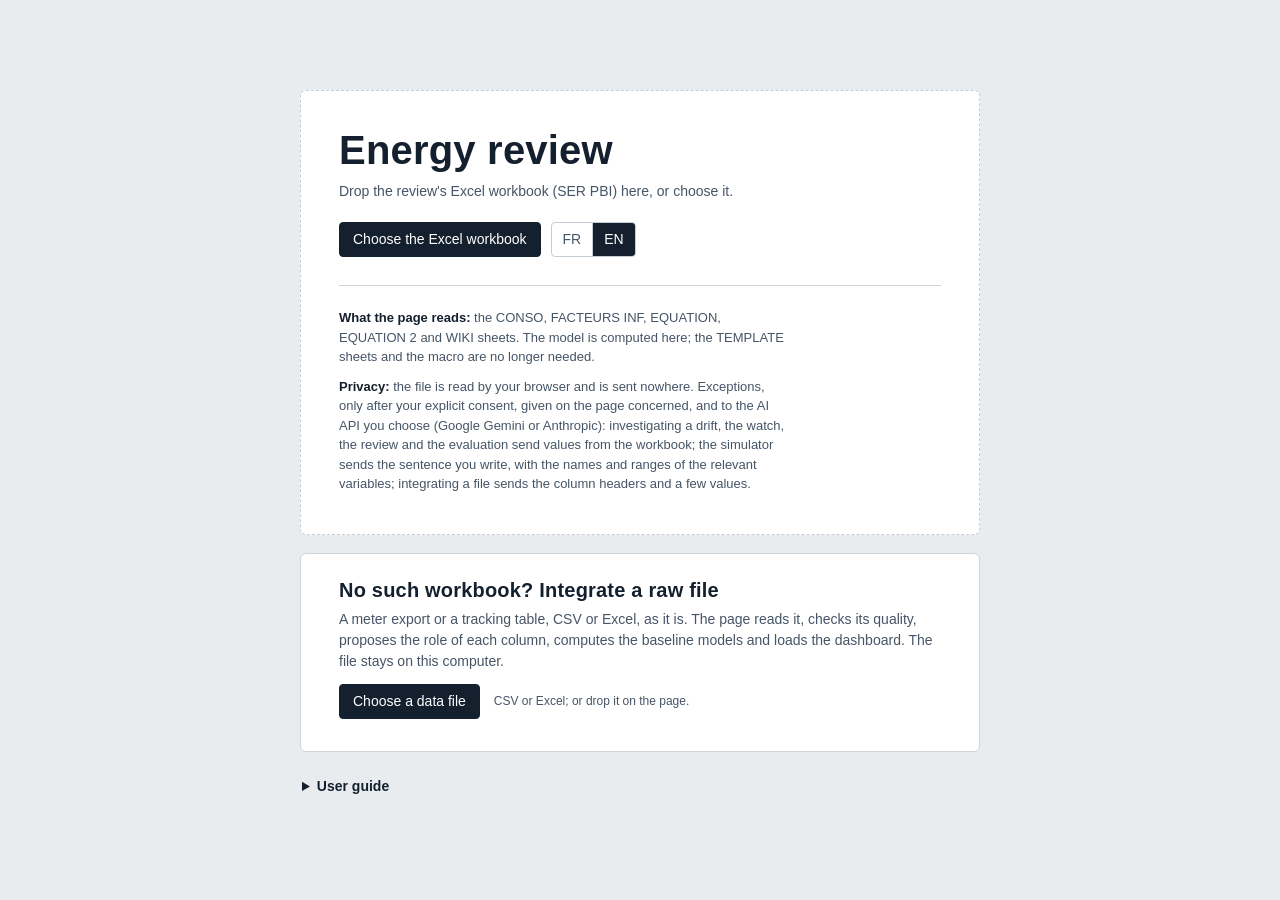
==== livrables/Tableau de bord revue énergétique - agents et prévision.html @ ee385f49 "Assemble the six modules and fix the core where they exposed issues Factor usual range no longer cou" ====
<!doctype html>
<html lang="fr">
<head>
<meta charset="utf-8">
<meta name="viewport" content="width=device-width, initial-scale=1">
<title>Revue énergétique</title>
<style>
/* Direction : une feuille de relevé d'atelier énergie. Fond acier froid, feuilles blanches, chiffres en DIN
   (le lettrage des compteurs et des plaques signalétiques), onglets en intercalaires de classeur,
   et un seul accent, l'ambre de signalisation, réservé à ce qui est « en cours ». Polices du système uniquement. */
:root {
  color-scheme: light;
  --plan: #e8ecef; --surface: #ffffff; --creux: #f3f5f7; --encre: #15202e; --encre2: #465566; --muet: #6b7884;
  --grille: #e2e7eb; --axe: #c5ced6; --bord: #cdd5db; --voile: rgba(21,32,46,.06); --signal: #f5b41a;
  --s1: #2a78d6; --s2: #eb6834; --s3: #1baf7a; --s4: #eda100; --s5: #e87ba4; --s6: #008300; --s7: #6250d6; --s8: #e34948;
  --plus: #e34948; --moins: #2a78d6; --contexte: #465566; --neutre: #c5ced6;
  --bon: #0ca30c; --critique: #d03b3b; --alerte: #f5b41a;
  --f-texte: "Avenir Next", "Segoe UI Variable Text", "Segoe UI", "Helvetica Neue", Arial, sans-serif;
  --f-chiffre: "DIN Alternate", Bahnschrift, "DIN 2014", "Roboto Condensed", "Avenir Next Condensed", "Arial Narrow", sans-serif;
}
@media (prefers-color-scheme: dark) {
  :root {
    color-scheme: dark;
    --plan: #0e141a; --surface: #17202a; --creux: #111920; --encre: #e9eef3; --encre2: #b4c0cb; --muet: #8493a1;
    --grille: #26313c; --axe: #36434f; --bord: #2c3945; --voile: rgba(233,238,243,.07); --signal: #e9a80c;
    --s1: #3987e5; --s2: #d95926; --s3: #199e70; --s4: #c98500; --s5: #d55181; --s6: #0ca30c; --s7: #9085e9; --s8: #e66767;
    --plus: #e66767; --moins: #3987e5; --contexte: #b4c0cb; --neutre: #465566; --alerte: #e9a80c;
  }
}
* { box-sizing: border-box; }
html, body { margin: 0; }
body { background: var(--plan); color: var(--encre); font: 14px/1.5 var(--f-texte); }
button, select, input { font: inherit; color: inherit; }
a { color: inherit; }
:focus-visible { outline: 2px solid var(--encre); outline-offset: 2px; }
.page { margin: 0; padding: 0; }

/* Coque : panneau de navigation à gauche, contenu à droite */
.coque { display: grid; grid-template-columns: 238px minmax(0, 1fr); min-height: 100vh; }
.panneau { position: sticky; top: 0; align-self: start; height: 100vh; overflow-y: auto; display: flex; flex-direction: column; gap: 20px; padding: 20px 12px 16px; border-right: 1px solid var(--bord); }
.marque { padding: 0 8px; }
.marque .nom { font: 700 21px/1.15 var(--f-chiffre); letter-spacing: .01em; }
.marque .fichier { color: var(--encre2); font-size: 12px; margin-top: 4px; overflow: hidden; text-overflow: ellipsis; white-space: nowrap; }
.marque .badge { display: inline-block; margin-top: 6px; }
.menu { position: relative; display: flex; flex-direction: column; gap: 16px; }
.titre-groupe { font-size: 12px; color: var(--muet); padding: 0 8px 4px; }
.entree { display: flex; align-items: center; gap: 10px; width: 100%; border: 0; background: none; border-radius: 5px; padding: 7px 8px; cursor: pointer; color: var(--encre2); text-align: left; }
.entree:hover { background: var(--voile); color: var(--encre); }
.entree[aria-current="page"] { background: var(--surface); color: var(--encre); font-weight: 600; box-shadow: 0 0 0 1px var(--bord); }
.entree svg { flex: none; }
.entree:focus-visible { outline-offset: -2px; }
.pied { margin-top: auto; display: flex; flex-direction: column; gap: 8px; padding: 0 2px; }
.pied .btn { width: 100%; text-align: center; }
.pied .segments { align-self: flex-start; }
.contenu { min-width: 0; max-width: 1380px; padding: 22px 28px 56px; }
.chapeau { color: var(--encre2); max-width: 84ch; margin: 0 0 18px; }

/* En-tête */
.entete { display: flex; flex-wrap: wrap; align-items: baseline; gap: 6px 16px; margin-bottom: 16px; }
.entete h1 { font: 700 26px/1.1 var(--f-chiffre); letter-spacing: .01em; margin: 0; }
.entete .fichier { color: var(--encre2); font-size: 13px; }
.entete .espace { flex: 1; }
.btn { border: 1px solid var(--axe); background: var(--surface); border-radius: 4px; padding: 6px 13px; cursor: pointer; text-decoration: none; display: inline-block; }
.btn:hover { border-color: var(--encre); }
.btn.principal { background: var(--encre); color: var(--surface); border-color: var(--encre); }
.btn.principal:hover { opacity: .88; }
.badge { font-size: 12px; color: var(--encre2); border: 1px solid var(--axe); border-radius: 3px; padding: 1px 8px; }
.en-cours { display: inline-block; font-size: 11.5px; font-weight: 600; line-height: 1.5; color: #15202e; background: var(--signal); border-radius: 3px; padding: 0 6px; }

.feuille { background: var(--surface); border: 1px solid var(--bord); border-radius: 6px; padding: 22px 26px 28px; }

/* Filtres */
.filtres { display: flex; flex-wrap: wrap; align-items: flex-end; gap: 12px 20px; margin-bottom: 20px; }
.filtre { display: flex; flex-direction: column; gap: 4px; }
.filtre > span { font-size: 12px; color: var(--encre2); }
.filtre > .segments { align-self: flex-start; }
.segments { display: inline-flex; border: 1px solid var(--axe); border-radius: 4px; overflow: hidden; background: var(--surface); }
.segments button { border: 0; background: none; padding: 6px 11px; cursor: pointer; color: var(--encre2); }
.segments button + button { border-left: 1px solid var(--axe); }
.segments button:hover { background: var(--voile); }
.segments button[aria-pressed="true"] { background: var(--encre); color: var(--surface); }
.segments button:focus-visible { outline-offset: -3px; }
select, input[type="date"], input[type="number"], input[type="password"] { border: 1px solid var(--axe); background: var(--surface); border-radius: 4px; padding: 6px 8px; max-width: 280px; }
input[type="password"] { width: 260px; max-width: 100%; }
input[type="number"] { width: 130px; }
.dates { display: inline-flex; align-items: center; gap: 6px; color: var(--encre2); }

/* Constat : la phrase qui ouvre l'onglet Dérives */
.constat { margin: 0 0 22px; padding: 2px 0 2px 18px; border-left: 6px solid var(--bord); }
.constat.alerte { border-left-color: var(--signal); }
.constat p { margin: 0; }
.constat .titre { font: 700 30px/1.16 var(--f-chiffre); letter-spacing: .005em; max-width: 50ch; }
.constat .suite { margin-top: 8px; color: var(--encre2); max-width: 72ch; }

/* Relevé : les chiffres de la période, lus comme sur un afficheur, séparés par des filets */
.tuiles { display: grid; grid-template-columns: repeat(auto-fit, minmax(176px, 1fr)); gap: 18px 0; margin: 0 0 22px -18px; overflow: hidden; }
.tuile { display: flex; flex-direction: column; padding: 0 18px; box-shadow: -1px 0 0 var(--bord); min-width: 0; }
.tuile .val { order: 0; font: 700 30px/1.1 var(--f-chiffre); font-variant-numeric: tabular-nums; overflow-wrap: anywhere; }
.tuile .lib { order: 1; font-size: 13px; font-weight: 600; margin-top: 5px; }
.tuile .det { order: 2; font-size: 12px; color: var(--encre2); margin-top: 1px; }
.tuile.hero .val { font-size: 48px; }
.fleche { display: inline-block; font-size: 11px; margin-right: 4px; }
.fleche.plus { color: var(--critique); } .fleche.moins { color: var(--bon); }

/* Sections de la feuille */
.grille { display: grid; grid-template-columns: repeat(12, minmax(0, 1fr)); gap: 30px 36px; }
.carte { grid-column: span 12; border-top: 1px solid var(--bord); padding-top: 16px; min-width: 0; }
.carte.demi { grid-column: span 6; }
@media (max-width: 900px) { .grille { grid-template-columns: minmax(0, 1fr); } .grille > * { grid-column: 1 / -1 !important; } }
.carte-tete { display: flex; align-items: baseline; gap: 12px; margin-bottom: 10px; }
.carte-tete h2 { font: 700 18px/1.25 var(--f-chiffre); letter-spacing: .01em; margin: 0; flex: 1; }
.carte-tete .sous { display: block; font: 400 12.5px/1.45 var(--f-texte); letter-spacing: 0; color: var(--encre2); margin-top: 3px; max-width: 96ch; }
.lien { border: 0; background: none; padding: 0; color: var(--encre2); cursor: pointer; text-decoration: underline; text-underline-offset: 2px; font-size: 12px; white-space: nowrap; }
.lien:hover { color: var(--encre); }
td .lien { font-size: inherit; color: var(--encre); }
.legende { display: flex; flex-wrap: wrap; gap: 4px 16px; font-size: 12px; color: var(--encre2); margin: 2px 0 6px; }
.legende span { display: inline-flex; align-items: center; gap: 6px; }
.cle-ligne { width: 16px; height: 2px; border-radius: 1px; display: inline-block; }
.cle-bloc { width: 10px; height: 10px; border-radius: 2px; display: inline-block; }
.cle-bande { width: 16px; height: 10px; border-radius: 2px; display: inline-block; opacity: .22; }
.zone { position: relative; width: 100%; }
.zone svg { display: block; width: 100%; overflow: visible; }
svg text { font: 11px var(--f-texte); fill: var(--muet); font-variant-numeric: tabular-nums; }
svg text.fin { fill: var(--encre2); font-size: 12px; }
svg text.titre-axe { fill: var(--encre2); }
.vide { color: var(--encre2); padding: 26px 0; }

/* Tableaux */
.table-defile { max-height: 340px; overflow: auto; }
table { border-collapse: collapse; width: 100%; font-size: 13px; font-variant-numeric: tabular-nums; }
th, td { padding: 6px 10px; text-align: right; border-bottom: 1px solid var(--grille); white-space: nowrap; }
th:first-child, td:first-child { text-align: left; padding-left: 0; }
th:last-child, td:last-child { padding-right: 0; }
thead th { position: sticky; top: 0; background: var(--surface); color: var(--encre2); font-weight: 600; border-bottom: 0; box-shadow: inset 0 -1.5px 0 var(--encre); }
tbody tr:hover td { background: var(--voile); }
td:has(> .btn.petit) { position: sticky; right: 0; background: var(--surface); box-shadow: -10px 0 8px -8px var(--surface); }

/* Barres classées et jauges */
.rangs { display: grid; grid-template-columns: minmax(120px, 34%) 1fr auto; gap: 8px 12px; align-items: center; font-size: 13px; }
.rangs .nom { overflow: hidden; text-overflow: ellipsis; white-space: nowrap; }
.rangs .piste { height: 12px; background: var(--voile); border-radius: 0 3px 3px 0; position: relative; }
.rangs .barre { position: absolute; left: 0; top: 0; bottom: 0; border-radius: 0 3px 3px 0; min-width: 2px; }
.rangs .chiffre { text-align: right; font-variant-numeric: tabular-nums; white-space: nowrap; }
.rangs .chiffre small { color: var(--encre2); margin-left: 6px; }
.rangs .ligne { display: contents; }
.rangs .ligne:hover .barre { filter: brightness(1.12); }

/* Barre segmentée */
.segbarre { display: flex; gap: 2px; height: 28px; margin: 6px 0 8px; }
.segbarre div { border-radius: 3px; min-width: 3px; display: flex; align-items: center; padding: 0 8px; color: #fff; font-size: 12px; font-weight: 600; white-space: nowrap; overflow: hidden; }
.segbarre div.sombre { color: #15202e; }
.segbarre div:hover { filter: brightness(1.1); }

/* Points à vérifier dans le classeur */
.alertes { background: var(--surface); border: 1px solid var(--bord); border-left: 4px solid var(--signal); border-radius: 0 4px 4px 0; padding: 8px 14px; margin-bottom: 16px; font-size: 13px; }
.alertes summary { cursor: pointer; }
.alertes ul { margin: 6px 0 2px; padding-left: 20px; color: var(--encre2); }

/* Accueil */
.accueil { max-width: 680px; margin: 10vh auto 0; background: var(--surface); border: 1px dashed var(--axe); border-radius: 6px; padding: 38px 38px 30px; }
.accueil.survol { border-style: solid; border-color: var(--encre); background: var(--creux); }
.accueil h1 { font: 700 40px/1.05 var(--f-chiffre); letter-spacing: .005em; margin: 0 0 10px; }
.accueil p { color: var(--encre2); margin: 6px 0 20px; max-width: 62ch; }
.accueil .aide { font-size: 13px; color: var(--encre2); margin-top: 28px; border-top: 1px solid var(--bord); padding-top: 16px; }
.accueil .aide p { margin: 6px 0 10px; }
.accueil .aide b { color: var(--encre); }
.erreur { color: var(--critique); margin-top: 14px; font-weight: 600; }

/* Infobulle */
.tip { position: fixed; z-index: 10; pointer-events: none; background: var(--surface); border: 1px solid var(--axe); border-radius: 4px; box-shadow: 0 8px 22px rgba(21,32,46,.18); padding: 8px 10px; font-size: 12.5px; max-width: 320px; }
.tip .t { color: var(--encre2); margin-bottom: 4px; }
.tip .l { display: flex; align-items: center; gap: 8px; }
.tip .l b { font-variant-numeric: tabular-nums; }
.tip .l span.n { color: var(--encre2); }

.arbo-energie { display: flex; align-items: center; gap: 8px; }
.note { font-size: 12px; color: var(--encre2); margin-top: 8px; max-width: 110ch; }
.note.attention::before { content: "⚠ "; color: var(--alerte); }

/* Onglet Dérives et agent d'instruction */
.btn.petit { padding: 2px 9px; font-size: 12px; }
.btn[disabled] { opacity: .45; cursor: default; }
.carte .filtre { max-width: 100%; }
.avis { background: var(--creux); border-left: 4px solid var(--signal); border-radius: 0 4px 4px 0; padding: 12px 16px; margin: 4px 0 14px; font-size: 13px; max-width: 110ch; }
.avis p { margin: 4px 0; }
.avis ul { margin: 6px 0; padding-left: 20px; color: var(--encre2); }
/* Suivi de l'instruction : progression, puis journal en étapes (un tour du modèle = une étape) */
.instruction { display: grid; grid-template-columns: minmax(0, 1fr); gap: 18px; margin-top: 8px; }
@media (min-width: 1100px) {
  .instruction { grid-template-columns: minmax(0, 5fr) minmax(0, 7fr); gap: 32px; align-items: start; }
  .instruction .suivi { position: sticky; top: 12px; }
  .instruction .journal { max-height: calc(100vh - 170px); }
}
.resultat > div:empty { display: none; }
.progres { display: flex; flex-wrap: wrap; align-items: center; gap: 6px 12px; margin-bottom: 8px; min-height: 24px; }
.progres b { font: 700 17px/1.2 var(--f-chiffre); letter-spacing: .01em; }
.progres .phase { color: var(--encre2); font-size: 13px; font-variant-numeric: tabular-nums; }
.voyant { width: 9px; height: 9px; border-radius: 50%; background: var(--signal); display: inline-block; flex: none; }
.voyant.bon { background: var(--bon); }
.voyant.mauvais { background: var(--critique); }
@media (prefers-reduced-motion: no-preference) { .voyant.actif { animation: battre 1.2s ease-in-out infinite; } }
@keyframes battre { 50% { opacity: .25; } }
.avancement { display: flex; gap: 3px; flex: 1 1 140px; max-width: 300px; }
.avancement span { height: 6px; flex: 1; border-radius: 2px; background: var(--grille); }
.avancement .fait { background: var(--encre); }
.avancement .cours { background: var(--signal); }
.avancement .echec { background: var(--critique); }
.journal { position: relative; border: 1px solid var(--bord); border-radius: 4px; background: var(--creux); padding: 10px 14px 10px 18px; max-height: 420px; overflow: auto; font-size: 13px; margin: 0 0 8px; }
.episode-eval { font-weight: 600; margin: 10px 0 6px -4px; }
.episode-eval:first-child { margin-top: 0; }
.etape { position: relative; padding: 0 0 10px 16px; border-left: 2px solid var(--bord); }
.etape:last-child { padding-bottom: 2px; }
.etape::before { content: ""; position: absolute; left: -7px; top: 4px; width: 8px; height: 8px; border-radius: 50%; background: var(--creux); border: 2px solid var(--axe); }
.etape.cours::before { background: var(--signal); border-color: var(--signal); }
.etape.fait::before { background: var(--encre); border-color: var(--encre); }
.etape.echec::before { background: var(--critique); border-color: var(--critique); }
.etape .tete { display: flex; align-items: baseline; gap: 10px; font-weight: 600; }
.etape .duree { font-weight: 400; color: var(--muet); font-variant-numeric: tabular-nums; }
.etape .dit, .etape .attente { color: var(--encre2); white-space: pre-wrap; margin: 2px 0; }
.etape .attente::before { content: "⏳ "; }
.etape details { margin: 3px 0; padding: 1px 4px; border-radius: 3px; }
.etape details.ko summary { color: var(--critique); }
.etape details.vise { background: color-mix(in srgb, var(--signal) 28%, transparent); box-shadow: 0 0 0 2px var(--signal); }
.etape summary b { font-weight: 600; }
/* Chiffres de la fiche : au survol, d'où vient le nombre */
.nb { border-bottom: 1px dotted var(--muet); cursor: help; }
.nb.absent { background: color-mix(in srgb, var(--signal) 40%, transparent); border-bottom: 1px solid var(--encre); }
.journal summary { cursor: pointer; overflow-wrap: anywhere; }
.journal code, .journal pre { font: 12px ui-monospace, Menlo, Consolas, monospace; }
.journal pre { margin: 4px 0 6px; padding: 6px 8px; background: var(--surface); border: 1px solid var(--bord); border-radius: 3px; max-height: 220px; overflow: auto; white-space: pre-wrap; overflow-wrap: anywhere; }
/* La fiche de dérive est un document : un feuillet, relié par sa marge */
.fiche { border: 1px solid var(--bord); border-left: 4px solid var(--encre); border-radius: 0 4px 4px 0; padding: 16px 22px 14px; margin-top: 10px; background: var(--creux); }
.fiche h3 { font: 700 18px/1.25 var(--f-chiffre); letter-spacing: .01em; margin: 0 0 2px; }
.fiche dl { display: grid; grid-template-columns: minmax(130px, 20%) minmax(0, 88ch); gap: 9px 18px; margin: 12px 0; font-size: 13.5px; }
.fiche dt { color: var(--encre2); }
.fiche dd { margin: 0; white-space: pre-wrap; overflow-wrap: anywhere; }
.fiche ol, .fiche ul { margin: 0; padding-left: 18px; }
.fiche li + li { margin-top: 5px; }
.fiche .preuve { display: block; color: var(--encre2); font-size: 12.5px; }
.fiche-pied { display: flex; flex-wrap: wrap; align-items: center; gap: 8px 14px; }

/* Graphiques : période signalée et projection */
svg text.marque { fill: #15202e; font-size: 11px; font-weight: 600; }
.cle-tirets { width: 16px; height: 0; border-top: 2px dashed; display: inline-block; }
/* Fiche : relevé de l'enjeu, relecture du juge, évaluation */
.fiche .tuiles { margin-top: 14px; margin-bottom: 6px; }
.juge { margin-top: 12px; padding: 10px 14px; border-left: 4px solid var(--bord); background: var(--surface); font-size: 13px; max-width: 110ch; }
.juge.ok { border-left-color: var(--bon); }
.juge.ko { border-left-color: var(--critique); }
.juge p { margin: 0 0 4px; }
.juge ul { margin: 6px 0; padding-left: 18px; }
.juge li + li { margin-top: 4px; }
.evaluation { margin: 0; }
.evaluation h3 { font: 700 18px/1.25 var(--f-chiffre); letter-spacing: .01em; margin: 0 0 4px; }
/* Mode d'emploi */
.fig { margin: 12px 0 16px; }
.fig img { display: block; width: 100%; max-width: 1040px; height: auto; border: 1px solid var(--axe); border-radius: 6px; }
.guide .fig ol { list-style: none; margin: 12px 0 0; padding: 0; counter-reset: repere; }
.guide .fig li { counter-increment: repere; position: relative; padding-left: 34px; min-height: 24px; }
.guide .fig li + li { margin-top: 7px; }
.guide .fig li::before { content: counter(repere); position: absolute; left: 0; top: -1px; width: 23px; height: 23px; border-radius: 50%; background: var(--signal); color: #15202e; font: 700 13px/23px var(--f-texte); text-align: center; }
.guide .sommaire { display: flex; flex-wrap: wrap; gap: 6px 8px; margin: 0 0 6px; }
.guide p, .guide li, .guide dd { max-width: 86ch; }
.guide p { margin: 0 0 8px; }
.guide ol, .guide ul { margin: 0 0 8px; padding-left: 22px; }
.guide li + li { margin-top: 5px; }
.guide dl { display: grid; grid-template-columns: minmax(120px, 190px) minmax(0, 1fr); gap: 7px 18px; margin: 0 0 8px; }
.guide dt { font-weight: 600; }
.guide dd { margin: 0; }
.guide .vers { display: flex; flex-wrap: wrap; gap: 8px; margin-top: 6px; }
.guide-accueil { max-width: 680px; margin: 18px auto 48px; }
.guide-accueil summary { cursor: pointer; font-weight: 600; padding: 6px 2px; }
.guide-accueil .grille { margin-top: 10px; background: var(--surface); border: 1px solid var(--bord); border-radius: 6px; padding: 4px 24px 22px; gap: 22px; }
@media (max-width: 700px) {
  .coque { grid-template-columns: minmax(0, 1fr); }
  .panneau { position: static; height: auto; border-right: 0; border-bottom: 1px solid var(--bord); padding: 12px; gap: 10px; }
  .menu { flex-direction: row; gap: 4px; overflow-x: auto; scrollbar-width: none; }
  .groupe { display: flex; gap: 2px; }
  .titre-groupe { display: none; }
  .entree { width: auto; white-space: nowrap; }
  .pied { margin-top: 0; flex-direction: row; flex-wrap: wrap; }
  .pied .btn { width: auto; }
  .contenu { padding: 14px 12px 40px; }
  .feuille { padding: 16px 14px 20px; }
  .entete h1 { font-size: 22px; }
  .constat .titre { font-size: 23px; }
  .tuile .val { font-size: 25px; }
  .tuiles { grid-template-columns: repeat(auto-fit, minmax(140px, 1fr)); }
  .fiche dl { grid-template-columns: 1fr; gap: 2px 0; }
  .fiche dd { margin-bottom: 8px; }
  .guide dl { grid-template-columns: 1fr; gap: 2px 0; }
  .guide dd { margin-bottom: 8px; }
}
@media print {
  .filtres, .panneau, .lien { display: none !important; }
  .coque { display: block; }
  body { background: #fff; }
  .feuille { border: 0; padding: 0; }
  td .lien { display: inline !important; text-decoration: none; }
}

/* ==== module : idee-1-prevision ==== */
/* Module « Prévision » : seulement ce que le style d'origine n'a pas. Couleurs par variables, donc thème sombre compris. */
.prev-segments button[disabled] { opacity: .45; cursor: not-allowed; }
.prev-segments button[disabled]:hover { background: none; }
.prev-note { margin: -8px 0 16px; }
.prev-avis { margin: 0 0 24px; }
.prev-avis p + p { margin-top: 8px; }
.prev-verdict { margin: 0 0 6px; padding-left: 12px; border-left: 4px solid var(--bord); font-weight: 600; max-width: 96ch; }
.prev-verdict.mieux { border-left-color: var(--bon); }
.prev-verdict.pire { border-left-color: var(--critique); }
.prev-verdict + p, .prev-verdict ~ p { margin: 0 0 8px; color: var(--encre2); font-size: 13px; max-width: 96ch; }
.prev-verdict ~ .table-defile { margin-top: 12px; }
svg text.prev-repere { fill: var(--encre2); font-weight: 600; }
/* Une seule colonne : la grille à 12 colonnes du style d'origine a 11 gouttières de 36 px, plus larges à elles seules qu'un écran de 390 px. */
.prev-grille { grid-template-columns: minmax(0, 1fr); }
.prev-grille > .carte { grid-column: auto; }


/* ==== module : idee-5-simulateur ==== */
/* Simulateur « et si » : une ligne de réglage par facteur, barres signées, tableau de comparaison */
.sim-champ { border: 1px solid var(--axe); background: var(--surface); border-radius: 4px; padding: 6px 10px; min-width: 0; max-width: 100%; width: 190px; }
.sim-phrase { display: flex; flex-wrap: wrap; gap: 8px; margin-bottom: 8px; }
.sim-phrase .sim-champ { flex: 1 1 280px; width: auto; }
.sim-facteur { display: grid; grid-template-columns: minmax(0, 1fr) minmax(0, 2.4fr); gap: 6px 22px; padding: 12px 0; border-top: 1px solid var(--grille); }
.sim-facteur .sim-nom b { display: block; overflow-wrap: anywhere; }
.sim-facteur .sim-nom small { color: var(--encre2); font-size: 12px; }
.sim-facteur .filtres { margin: 0; gap: 8px 14px; align-items: flex-end; }
.sim-facteur .note { grid-column: 1 / -1; margin: 0; }
.sim-facteur input[type="number"] { width: 96px; }
.sim-facteur select { max-width: 100%; }
.sim-puces { display: flex; flex-wrap: wrap; gap: 6px; }
.sim-puces .btn[aria-pressed="true"] { background: var(--encre); color: var(--surface); border-color: var(--encre); }
.sim-titre { font-size: 12px; color: var(--encre2); margin: 12px 0 6px; }
.sim-titre:first-child { margin-top: 0; }
.sim-barres .piste { border-radius: 3px; background: linear-gradient(var(--axe), var(--axe)) center / 1px 100% no-repeat, var(--voile); }
.sim-barres .barre { border-radius: 2px; min-width: 0; }
.sim-barres .nom { white-space: normal; overflow-wrap: anywhere; }
.sim-fort { font-weight: 600; }
.sim-compare th, .sim-compare td { white-space: normal; vertical-align: top; min-width: 132px; }
@media (max-width: 700px) {
  .sim-facteur { grid-template-columns: minmax(0, 1fr); }
  .sim-barres { grid-template-columns: minmax(96px, 38%) 1fr auto; }
}


/* ==== module : idee-4-veille ==== */
/* Veille : file d'attente, série d'instructions et point de situation. Mêmes variables et mêmes filets que le reste de la feuille. */
.vei-gardes { margin: 12px 0 0; padding-left: 18px; font-size: 13px; color: var(--encre2); max-width: 110ch; }
.vei-gardes li + li { margin-top: 4px; }
.vei-gardes .lien { white-space: normal; text-align: left; }
.vei-bilan { margin: 0 0 10px; font-size: 13.5px; max-width: 110ch; }
.vei-motif-bloc { margin: -8px 0 12px; }
.vei-journal { margin: 4px 0 8px; }
.vei-journal summary { cursor: pointer; font-size: 13px; color: var(--encre2); padding: 2px 0 6px; }
.vei-coches { display: flex; flex-wrap: wrap; gap: 6px 20px; margin: 0 0 10px; font-size: 13px; }
.vei-coche { display: inline-flex; align-items: center; gap: 6px; cursor: pointer; }
.vei-coche input { margin: 0; accent-color: var(--encre); }
.vei-regle { margin: 0 0 12px; padding: 8px 12px; background: var(--creux); border-left: 4px solid var(--bord); border-radius: 0 4px 4px 0; font-size: 13px; max-width: 110ch; }
.vei-marque { display: inline-block; font-size: 11.5px; font-weight: 600; line-height: 1.5; color: var(--encre2); border: 1px solid var(--axe); border-radius: 3px; padding: 0 6px; white-space: nowrap; }
.vei-marque.fort { color: var(--encre); border-color: var(--encre); }
.vei-marque + .vei-marque { margin-left: 4px; }
.vei-pied .vei-marque, .vei-tete .vei-marque { white-space: normal; }
.vei-rang { display: inline-block; min-width: 24px; padding: 0 5px; border-radius: 3px; text-align: center; font: 700 14px/1.5 var(--f-chiffre); }
.vei-rang.prochain { background: var(--encre); color: var(--surface); }
.vei-detail { display: block; font-size: 12px; color: var(--encre2); }
td .vei-detail { font-size: 11.5px; }
.vei-traites { margin-top: 14px; }
.vei-traites summary { cursor: pointer; font-weight: 600; font-size: 13px; padding: 2px 0 6px; }
.vei td select { padding: 3px 6px; font-size: 12.5px; }
.vei-saisie { display: inline-flex; flex-wrap: wrap; align-items: center; gap: 6px; }
.vei-motif { border: 1px solid var(--axe); background: var(--surface); border-radius: 4px; padding: 4px 8px; width: 230px; max-width: 100%; font-size: 13px; }
/* Un épisode instruit : une ligne qui ouvre sa fiche, reliée par sa marge comme la fiche elle-même */
.vei-ep { border: 1px solid var(--bord); border-left: 4px solid var(--encre); border-radius: 0 4px 4px 0; background: var(--creux); margin: 0 0 12px; }
.vei-ep.vei-attente, .vei-ep.vei-non-lance, .vei-ep.vei-arrete { border-left-color: var(--axe); }
.vei-ep.vei-cours { border-left-color: var(--signal); }
.vei-ep.vei-echec, .vei-ep.vei-hors-format { border-left-color: var(--critique); }
.vei-tete { display: flex; flex-wrap: wrap; align-items: baseline; gap: 2px 14px; width: 100%; border: 0; background: none; text-align: left; padding: 12px 18px 4px; cursor: pointer; }
.vei-tete[disabled] { cursor: default; }
.vei-tete:not([disabled]):hover .vei-titre { text-decoration: underline; text-underline-offset: 3px; }
.vei-tete:focus-visible { outline-offset: -3px; }
.vei-titre { font: 700 18px/1.25 var(--f-chiffre); letter-spacing: .01em; overflow-wrap: anywhere; }
.vei-periode { font-size: 13px; font-variant-numeric: tabular-nums; }
.vei-sous { flex: 1 1 100%; font-size: 13px; color: var(--encre2); font-variant-numeric: tabular-nums; }
.vei-corps { padding: 0 18px 12px; }
.vei-corps > .fiche { background: var(--surface); margin-top: 12px; }
.vei-dl { display: grid; grid-template-columns: minmax(130px, 20%) minmax(0, 88ch); gap: 7px 18px; margin: 8px 0 12px; font-size: 13.5px; }
.vei-dl dt { color: var(--encre2); }
.vei-dl dd { margin: 0; overflow-wrap: anywhere; }
.vei-dl ul { margin: 0; padding-left: 18px; }
.vei-dl li + li { margin-top: 3px; }
.vei-etat { margin: 4px 0 10px; font-size: 13.5px; color: var(--encre2); }
.vei-etat.erreur { color: var(--critique); font-weight: 600; }
.vei-pied { display: flex; flex-wrap: wrap; align-items: center; gap: 8px 14px; }
.vei-libelle { font-size: 12px; color: var(--encre2); }
.vei-export { margin-top: 4px; }
.vei-impr { display: none; }
@media (max-width: 700px) {
  .vei-dl { grid-template-columns: 1fr; gap: 2px 0; }
  .vei-dl dd { margin-bottom: 8px; }
  .vei-tete { padding: 10px 12px 4px; }
  .vei-corps { padding: 0 12px 10px; }
}
/* Impression : le point de situation seul (constat, enjeu, épisodes instruits et leur statut) */
@media print {
  .vei-ecran, .vei .btn, .vei .segments, .vei select, .vei-saisie, .vei-export, .vei .fiche-pied, .vei-libelle { display: none !important; }
  .vei-impr { display: inline; font-weight: 600; }
  .vei-impr::before { content: "→ "; }
  .vei-ep { background: none; break-inside: avoid; }
  .vei-tete { padding-left: 12px; }
}


/* ==== module : idee-2-revue ==== */
/* Module Revue : quatre étapes à l'écran, puis le document, seul à l'impression. */
.rev-marge { margin: 0 0 10px; }
.rev-actions { display: flex; flex-wrap: wrap; align-items: center; gap: 8px 14px; margin: 0 0 10px; }
.rev-actions .note, .rev-valider .note { margin: 0; flex: 1 1 240px; }
.rev-actions .progres { margin: 0; }
.rev-page input[type="text"] { border: 1px solid var(--axe); background: var(--surface); border-radius: 4px; padding: 6px 8px; width: 240px; max-width: 100%; }
.rev-valider { margin: 22px 0 12px; padding-top: 14px; border-top: 1px solid var(--bord); }
.rev-page .journal pre { white-space: pre-wrap; overflow-wrap: anywhere; }

/* Dossier de faits : identifiant en marge, phrase en regard */
.rev-faits summary { cursor: pointer; font-weight: 600; padding: 4px 0; }
.rev-grille-faits { display: grid; grid-template-columns: 3.2em minmax(0, 104ch); gap: 4px 10px; margin: 0; font-size: 13px; }
.rev-grille-faits dt { font: 700 13px/1.5 var(--f-chiffre); color: var(--encre2); }
.rev-grille-faits dd { margin: 0; overflow-wrap: anywhere; }

/* Relecture : une section par feuillet, la marge dit son état */
.rev-section { border-left: 4px solid var(--bord); padding: 2px 0 4px 16px; margin: 18px 0 0; max-width: 104ch; }
.rev-section.ok { border-left-color: var(--bon); }
.rev-section.ko { border-left-color: var(--critique); }
.rev-section.attente { border-left-color: var(--signal); }
.rev-section-tete { display: flex; flex-wrap: wrap; align-items: baseline; gap: 6px 10px; }
.rev-section h3 { font: 700 17px/1.25 var(--f-chiffre); letter-spacing: .01em; margin: 0; flex: 1 1 220px; }
.rev-texte { white-space: pre-wrap; overflow-wrap: anywhere; margin: 6px 0; font-size: 13.5px; line-height: 1.6; }
.rev-renvoi { font: 600 11.5px var(--f-chiffre); color: var(--muet); white-space: nowrap; cursor: help; }
.nb.rev-hors { border-bottom: 2px dotted var(--signal); }
.nb.rev-leve { border-bottom: 1px dashed var(--muet); }
.rev-sig { background: color-mix(in srgb, var(--signal) 40%, transparent); color: inherit; border-bottom: 1px solid var(--encre); }
.rev-section textarea { display: block; width: 100%; min-height: 190px; margin: 8px 0; padding: 8px 10px; font: inherit; line-height: 1.5; color: inherit; background: var(--surface); border: 1px solid var(--axe); border-radius: 4px; resize: vertical; }
.rev-section .juge { margin-top: 6px; font-size: 12.5px; }
.rev-signalements { list-style: none; margin: 0 0 12px; padding: 0; font-size: 13px; max-width: 110ch; }
.rev-signalements li { display: flex; flex-wrap: wrap; align-items: baseline; gap: 4px 12px; padding: 6px 0 6px 12px; border-left: 4px solid var(--critique); border-bottom: 1px solid var(--grille); }
.rev-signalements li.leve { border-left-color: var(--bord); color: var(--muet); }
.rev-signalements span { flex: 1 1 260px; min-width: 0; overflow-wrap: anywhere; }

/* Le document : ce qui s'imprime */
.rev-document { background: var(--surface); border: 1px solid var(--bord); border-top: 4px solid var(--encre); border-radius: 0 0 4px 4px; padding: 26px 32px 22px; margin: 28px 0 0; max-width: 100ch; }
.rev-document h2 { font: 700 27px/1.15 var(--f-chiffre); letter-spacing: .005em; margin: 2px 0 14px; }
.rev-document h3 { font: 700 17px/1.25 var(--f-chiffre); letter-spacing: .01em; margin: 22px 0 4px; padding-top: 12px; border-top: 1px solid var(--bord); }
.rev-document p { margin: 0; }
.rev-bandeau { border-left: 4px solid var(--signal); background: var(--creux); padding: 8px 12px; margin: 0 0 14px; font-weight: 600; }
.rev-bandeau ul { font-weight: 400; font-size: 13px; margin: 4px 0 0; padding-left: 18px; }
.rev-meta { display: grid; grid-template-columns: minmax(150px, 27%) minmax(0, 1fr); gap: 5px 16px; margin: 0; font-size: 12.5px; }
.rev-meta dt { color: var(--encre2); }
.rev-meta dd { margin: 0; overflow-wrap: anywhere; }
.rev-document mark.rev-sig::after { content: " ⚠"; }
.rev-annexe .rev-grille-faits { font-size: 12px; margin-top: 8px; }
.rev-document footer { margin-top: 22px; padding-top: 10px; border-top: 1px solid var(--bord); }
@media (max-width: 700px) {
  .rev-document { padding: 16px 14px; }
  .rev-document h2 { font-size: 22px; }
  .rev-meta { grid-template-columns: 1fr; gap: 0; }
  .rev-meta dd { margin-bottom: 7px; }
  .rev-section { padding-left: 10px; }
}
@media print {
  .rev-ecran, .contenu:has(.rev-page) > .entete, .contenu:has(.rev-page) > .alertes { display: none !important; }
  .contenu:has(.rev-page) { max-width: none; padding: 0; }
  .rev-document { page: rev-revue; border: 0; padding: 0; margin: 0; max-width: none; background: none; font-size: 10.5pt; line-height: 1.45; }
  .rev-document, .rev-document * { color: #15202e !important; }
  .rev-document h2 { font-size: 21pt; }
  .rev-document h3 { font-size: 12.5pt; border-top-color: #9aa7b3; break-after: avoid; }
  .rev-texte { font-size: 10.5pt; orphans: 3; widows: 3; }
  .rev-meta { font-size: 9pt; break-inside: avoid; }
  .rev-bandeau { background: none; border: 1pt solid #15202e; border-left-width: 4pt; break-inside: avoid; }
  .rev-sig { background: none; border-bottom: 1.5pt solid #15202e; font-weight: 700; }
  .rev-renvoi { color: #465566 !important; }
  .rev-annexe { break-before: page; }
  .rev-annexe .rev-grille-faits { font-size: 8.5pt; }
  .rev-grille-faits dd, .rev-document li { break-inside: avoid; }
  @page rev-revue { margin: 18mm 17mm 16mm; }
}


/* ==== module : idee-3-evaluation ==== */
/* Module « Évaluation » : note d'une question, piste de réussite, tableaux à texte long. */
.evl-note { display: inline-block; font-size: 12px; font-weight: 600; line-height: 1.5; white-space: nowrap; color: var(--encre2); border: 1px solid var(--axe); border-left-width: 4px; border-radius: 3px; padding: 0 7px; background: var(--surface); }
.evl-note.bon { color: var(--encre); border-left-color: var(--bon); }
.evl-note.mauvais { color: var(--encre); border-left-color: var(--critique); }
.evl-voulue { display: inline-block; margin-left: 6px; font-size: 11.5px; font-weight: 600; line-height: 1.5; white-space: nowrap; color: #15202e; background: var(--signal); border-radius: 3px; padding: 0 6px; cursor: help; }
.evl-piste { display: block; width: 100%; min-width: 90px; height: 10px; background: var(--voile); border-radius: 2px; overflow: hidden; }
.evl-piste span { display: block; height: 100%; background: var(--encre); }
.evl-large { max-height: 560px; }
.evl-large td { vertical-align: top; }
.evl-large td:nth-child(3), .evl-jeu td:nth-child(4), .evl-jeu td:nth-child(5) { white-space: normal; text-align: left; min-width: 250px; overflow-wrap: anywhere; }
.evl-large th:nth-child(3), .evl-jeu th:nth-child(4), .evl-jeu th:nth-child(5) { text-align: left; }
.evl-jeu summary { cursor: pointer; font-weight: 600; padding: 2px 0 8px; }
.evl-jeu code { font: 12px ui-monospace, Menlo, Consolas, monospace; color: var(--encre2); }
.evl-echec { border-left-color: var(--critique); }
.evl-echec + .evl-echec { margin-top: 12px; }
.evl-echec h3 { font-size: 16px; }
.evl-echec dl { margin-bottom: 2px; }
.evl-h3 { font: 700 15px/1.25 var(--f-chiffre); letter-spacing: .01em; margin: 18px 0 6px; }
@media (max-width: 700px) { .evl-large td:nth-child(3), .evl-jeu td:nth-child(4), .evl-jeu td:nth-child(5) { min-width: 200px; } }


/* ==== module : idee-6-integration ==== */
/* Module Intégration : un second feuillet sous la zone de dépôt, puis une page du tableau de bord. */
.itg-accueil { max-width: 680px; margin: 18px auto 0; background: var(--surface); border: 1px solid var(--bord); border-radius: 6px; padding: 24px 38px 26px; }
.itg-accueil.itg-large { max-width: 1120px; }
.itg-titre { font: 700 20px/1.25 var(--f-chiffre); letter-spacing: .01em; margin: 0 0 6px; }
.itg .carte + .itg-titre { margin-top: 30px; padding-top: 16px; border-top: 1px solid var(--bord); }
.itg p { color: var(--encre2); max-width: 96ch; margin: 6px 0 12px; overflow-wrap: anywhere; }
.itg p.erreur { color: var(--critique); }
.itg .carte { margin-top: 24px; }
.itg .filtres { margin-bottom: 4px; }
.itg-actions { display: flex; flex-wrap: wrap; align-items: center; gap: 8px 14px; margin: 10px 0 6px; }
.itg-actions .note { margin-top: 0; }
.itg-actions .btn { white-space: normal; text-align: left; }
.itg-points { margin: 4px 0 12px; padding-left: 20px; font-size: 13px; color: var(--encre2); max-width: 110ch; }
.itg-points li + li { margin-top: 5px; }
.itg-bloque li { color: var(--critique); font-weight: 600; }
.itg-gauche th, .itg-gauche td { text-align: left; vertical-align: top; }
.itg-gauche .table-defile { max-height: 420px; }
.itg-pli { display: block; white-space: normal; min-width: 180px; max-width: 360px; color: var(--encre2); font-size: 12.5px; }
.itg-eq { font-variant-numeric: tabular-nums; overflow-wrap: anywhere; }
.itg input[type="text"] { border: 1px solid var(--axe); background: var(--surface); border-radius: 4px; padding: 4px 7px; width: 170px; max-width: 100%; }
.itg td select { padding: 4px 6px; }
.itg details { margin: 6px 0 10px; font-size: 13px; }
.itg summary { cursor: pointer; color: var(--encre2); }
.itg pre { font: 12px ui-monospace, Menlo, Consolas, monospace; white-space: pre-wrap; overflow-wrap: anywhere; max-height: 260px; overflow: auto; margin: 6px 0; padding: 6px 8px; background: var(--surface); border: 1px solid var(--bord); border-radius: 3px; }
@media (max-width: 700px) { .itg-accueil { padding: 18px 16px 20px; } }

</style>
</head>
<body>
<div class="page" id="app"></div>
<div class="tip" id="tip" hidden></div>
<script id="donnees-figees" type="application/json"></script>
<script id="images-guide" type="application/json">{"fr":{"accueil":{"src":"[data-uri]","l":1200,"h":525},"site":{"src":"[data-uri]","l":1200,"h":1106},"derives":{"src":"[data-uri]","l":1200,"h":947},"episodes":{"src":"[data-uri]","l":1200,"h":1153},"serie":{"src":"[data-uri]","l":1200,"h":750},"agent":{"src":"[data-uri]","l":1200,"h":1444},"evaluation":{"src":"[data-uri]","l":1200,"h":675},"facteurs":{"src":"[data-uri]","l":1200,"h":1078},"graphiques":{"src":"[data-uri]","l":1200,"h":1012},"arbo":{"src":"[data-uri]","l":1200,"h":656}},"en":{"accueil":{"src":"[data-uri]","l":1200,"h":525},"site":{"src":"[data-uri]","l":1200,"h":1106},"derives":{"src":"[data-uri]","l":1200,"h":947},"episodes":{"src":"[data-uri]","l":1200,"h":1153},"serie":{"src":"[data-uri]","l":1200,"h":750},"agent":{"src":"[data-uri]","l":1200,"h":1444},"evaluation":{"src":"[data-uri]","l":1200,"h":675},"facteurs":{"src":"[data-uri]","l":1200,"h":1078},"graphiques":{"src":"[data-uri]","l":1200,"h":1012},"arbo":{"src":"[data-uri]","l":1200,"h":656}}}</script>
<script>
"use strict";
/* ============================================================================
   Tableau de bord de revue énergétique (ISO 50001)
   Un seul fichier, sans dépendance : il lit le classeur Excel dans le navigateur
   (feuilles CONSO, FACTEURS INF, EQUATION, EQUATION 2, WIKI), refait le calcul
   de la macro et affiche les pages. Aucune donnée ne quitte le poste, à une
   exception près, ajoutée par ce prototype : l'instruction d'une dérive par
   l'IA (onglet Dérives, sections 7 à 9), qui n'envoie rien sans accord explicite.
   ============================================================================ */

/* ---- Réglages à adapter ---------------------------------------------------- */
/* Valorisation des écarts en euros et en CO2e : valeurs par défaut par énergie (reconnue à son nom), modifiables dans l'onglet Dérives.
   prix en euros par MWh, fe = facteur d'émission en kgCO2e par kWh. */
const VALO_DEFAUT = [
  { motif: /lec/i, prix: 148.8, fe: 0.0461, source: "prix moyen des entreprises en France en 2025, hors TVA (SDES) ; facteur du mix moyen de consommation 2025, amont compris (Base Empreinte de l'ADEME)" },
  { motif: /gaz/i, prix: 65.7, fe: 0.215, source: "prix moyen des entreprises en France en 2025, hors TVA, par MWh PCS (SDES) ; facteur du gaz naturel de la Base Carbone de l'ADEME, amont compris : 0,239 kgCO₂e par kWh PCI, soit 0,215 par kWh PCS" }
];
const FEUILLES_REQUISES = ["CONSO", "FACTEURS INF", "EQUATION", "WIKI"];
const FEUILLES_LUES = ["CONSO", "FACTEURS INF", "EQUATION", "EQUATION 2", "WIKI"];
const JOUR = 864e5;
const MOIS = ["janv.", "févr.", "mars", "avr.", "mai", "juin", "juil.", "août", "sept.", "oct.", "nov.", "déc."];
const RANG = { day: 0, week: 1, month: 2, year: 3 };
const NOM_PAS = { day: "jour", week: "semaine", month: "mois", year: "année" };
const COULEURS = ["var(--s1)", "var(--s2)", "var(--s3)", "var(--s4)", "var(--s5)", "var(--s6)", "var(--s7)", "var(--s8)"];

/* ---- Petits outils DOM ----------------------------------------------------- */
/* ============================================================================
   Langue de l'interface : français (langue d'origine du code) ou anglais.
   Le code construit ses textes en français ; en anglais, chaque texte posé dans
   la page passe par tr(), qui le remplace d'après une table (textes exacts) puis
   des règles (textes composés avec des valeurs). Un texte sans règle reste tel quel.
   ============================================================================ */
const CLE_LANGUE = "revue-energetique.langue";
let LANGUE = (() => {
  const voulue = new URLSearchParams(location.hash.slice(1)).get("lang");
  if (voulue === "fr" || voulue === "en") { try { localStorage.setItem(CLE_LANGUE, voulue); } catch (e) {} return voulue; }   // « #lang=en » dans l'adresse : langue demandée, et retenue
  try { const v = localStorage.getItem(CLE_LANGUE); if (v === "fr" || v === "en") return v; } catch (e) {}
  return /^fr/i.test(navigator.language || "fr") ? "fr" : "en";
})();
const Lg = (fr, en) => LANGUE === "en" ? en : fr;
const ATTR_TR = new Set(["title", "aria-label", "placeholder", "label"]);
const PL = (n, un, plusieurs) => n + " " + (Number(String(n).replace(/[^\d.]/g, "")) === 1 ? un : plusieurs || un + "s");
const MOTS = { jour: "day", semaine: "week", mois: "month", "année": "year", surconsommation: "overconsumption", "économie": "saving", conforme: "compliant", "à corriger": "needs fixing",
  faible: "low", moyen: "medium", "élevé": "high", forte: "strong", "modérée": "moderate", positive: "positive", "négative": "negative", Bloquant: "Blocking", Mineur: "Minor",
  "l'API d'Anthropic": "the Anthropic API", "l'API Gemini de Google": "Google's Gemini API", "API Gemini": "Gemini API", "API Anthropic": "Anthropic API", "société Anthropic": "Anthropic", "société Google": "Google",
  "le script de démonstration (sans IA)": "the demo script (no AI)", "script de démonstration": "demo script", Site: "Site", UES: "SEU" };
const M = x => (x != null && MOTS[x]) || x || "";
const PAIRES = [
  // navigation
  ["Revue énergétique", "Energy review"], ["Aide", "Help"], ["Mode d'emploi", "User guide"], ["Suivi", "Monitoring"], ["UES", "SEUs"], ["Dérives", "Drifts"], ["Détection", "Detection"], ["Instruction", "Investigation"], ["Analyse", "Analysis"],
  ["Facteurs influents", "Relevant variables"], ["Graphiques", "Charts"], ["Arborescence", "Breakdown"], ["Suivi du site", "Site monitoring"], ["Suivi des usages (UES)", "Significant energy uses (SEUs)"],
  ["Détection des dérives", "Drift detection"], ["Instruction d'une dérive", "Drift investigation"], ["Arborescence des consommations", "Consumption breakdown"],
  ["Enregistrer une copie figée", "Save a frozen copy"], ["Changer de fichier", "Change file"], ["Enregistre une page autonome contenant ces données, à transmettre sans l'Excel", "Saves a standalone page that contains this data, to share without the Excel file"],
  ["Langue", "Language"],
  // accueil
  ["Déposez ici le classeur Excel de la revue (SER PBI), ou choisissez-le.", "Drop the review's Excel workbook (SER PBI) here, or choose it."], ["Choisir le classeur Excel", "Choose the Excel workbook"],
  ["Ce que lit la page : ", "What the page reads: "], ["les feuilles CONSO, FACTEURS INF, EQUATION, EQUATION 2 et WIKI. Le calcul du modèle se fait ici ; les feuilles TEMPLATE et la macro ne sont plus nécessaires.", "the CONSO, FACTEURS INF, EQUATION, EQUATION 2 and WIKI sheets. The model is computed here; the TEMPLATE sheets and the macro are no longer needed."],
  ["Confidentialité : ", "Privacy: "], ["le fichier est lu par votre navigateur et n'est envoyé nulle part. Exceptions, uniquement après votre accord explicite, donné sur la page concernée, et vers l'API d'IA que vous choisissez (Google Gemini ou Anthropic) : l'instruction d'une dérive, la veille, la revue et l'évaluation envoient des valeurs du classeur ; le simulateur envoie la phrase que vous écrivez, avec les noms et les plages des facteurs ; l'intégration d'un fichier envoie les intitulés des colonnes et quelques valeurs.", "the file is read by your browser and is sent nowhere. One exception: on the Investigation page, having the AI investigate an episode sends values to the AI API you choose (Google Gemini or Anthropic), only after your explicit consent."],
  // filtres
  ["Consommation du site", "Site meter"], ["Usage (UES)", "Use (SEU)"], ["Période", "Period"], ["Tout", "All"], ["Du / au", "From / to"], ["Affichage par", "View by"], ["Semaine", "Week"], ["Mois", "Month"], ["Année", "Year"], ["Jour", "Day"],
  ["Comparer à", "Compare with"], ["Référence", "Baseline"], ["Année précédente", "Previous year"], ["Écart en", "Gap in"], ["Énergie", "Energy"], ["Seuil d'alerte", "Alert threshold"],
  ["± 1 écart-type", "± 1 standard deviation"], ["± 2 écarts-types", "± 2 standard deviations"], ["Série", "Series"], ["Toutes les séries", "All series"], ["Sens", "Direction"], ["Tous", "All"],
  ["Surconsommation", "Overconsumption"], ["Économie", "Saving"], ["État", "Status"], ["En cours", "Ongoing"], ["Clos", "Closed"], ["Toutes", "All"], ["Facteur influent", "Relevant variable"], ["Consommation", "Consumption"], ["Facteur", "Variable"],
  // suivi Site et UES
  ["Consommation réelle", "Actual consumption"], ["Référence (modèle)", "Baseline (model)"], ["Écart", "Gap"], ["Écart relatif", "Relative gap"], ["R² du modèle", "Model R²"], ["Hors tunnel", "Outside the band"],
  ["modèle simple", "simple model"], ["modèle saisonnier", "seasonal model"], ["surconsommation", "overconsumption"], ["économie", "saving"], ["à l'équilibre", "on baseline"], ["réel par rapport au modèle", "actual vs model"],
  ["réel par rapport à N-1", "actual vs previous year"], ["· périodes comparables", ", comparable periods"], ["erreur non renseignée", "error not provided"], ["Écart entre le réel et la référence", "Gap between actual and baseline"],
  ["Écart entre le réel et l'année précédente", "Gap between actual and previous year"], ["Réel", "Actual"], ["Tunnel d'erreur", "Error band"], ["Surconsommation (réel au-dessus)", "Overconsumption (actual above)"],
  ["Économie (réel en dessous)", "Saving (actual below)"], ["Voir le tableau", "Show table"], ["Voir le graphique", "Show chart"], ["Tunnel bas", "Band low"], ["Tunnel haut", "Band high"], ["Écart (%)", "Gap (%)"],
  ["écart", "gap"], ["réel", "actual"], ["pas de comparaison", "no comparison"], ["Aucune donnée sur la période choisie.", "No data for the selected period."], ["Écarts", "Gaps"],
  ["Aucune consommation de niveau « Site » dans le WIKI.", "No site-level consumption in the WIKI sheet."], ["Aucune consommation de niveau UES dans le WIKI.", "No SEU-level consumption in the WIKI sheet."],
  // facteurs
  ["Consommation en fonction du facteur", "Consumption against the variable"], ["un point par date ; la droite est l'ajustement linéaire sur ce seul facteur", "one point per date; the line is the linear fit on this variable alone"],
  ["Coefficient de corrélation", "Correlation coefficient"], ["R² (un seul facteur)", "R² (single variable)"], ["R² du modèle complet", "Full-model R²"], ["Points comparés", "Compared points"],
  ["part de la variation expliquée", "share of variation explained"], ["tous facteurs, d'après le WIKI", "all variables, from the WIKI sheet"], ["dates avec consommation et facteur", "dates with both consumption and variable"], ["Nuage de points", "Scatter plot"],
  // graphiques et arborescence
  ["compteurs de niveau Site uniquement, par type d'énergie", "site-level meters only, by energy type"], ["Répartition des consommations par usage", "Consumption split by use"],
  ["Site : répartition par type d'énergie", "Site: split by energy type"], ["UES : répartition par type d'énergie", "SEUs: split by energy type"], ["Usage", "Use"], ["Part (%)", "Share (%)"], ["Part des UES (%)", "Share of SEUs (%)"],
  ["Part du site (%)", "Share of site (%)"], ["Poste", "Item"], ["Consommation totale du site, toutes énergies", "Total site consumption, all energies"],
  ["du compteur site vers les usages ; part dans la consommation du site", "from the site meter down to the uses; share of site consumption"], ["usages suivis", "tracked uses"], ["Suivi par les UES", "Tracked by SEUs"],
  ["Non suivi", "Untracked"], ["Non suivi (site − UES)", "Untracked (site − SEUs)"],
  // détection
  ["Aucune dérive en cours pour la période et les filtres choisis.", "No ongoing drift for the selected period and filters."], ["Séries analysées", "Series analysed"], ["toutes ont une erreur de modèle", "all have a model error"],
  ["Épisodes de dérive", "Drift episodes"], ["Périodes hors limites", "Periods outside limits"], ["Surconsommations", "Overconsumptions"], ["Économies", "Savings"],
  ["Dérives en cours : l'enjeu si rien ne change", "Ongoing drifts: what is at stake if nothing changes"], ["Depuis", "Since"], ["Durée", "Duration"], ["Rythme moyen", "Average rate"], ["Écart sur 3 mois", "Gap over 3 months"],
  ["Coût sur 3 mois", "Cost over 3 months"], ["CO₂e sur 3 mois", "CO₂e over 3 months"], ["Fiche", "Note"], ["Instruire", "Investigate"], ["Afficher les graphiques de cette série", "Show this series' charts"], ["en cours", "ongoing"],
  ["Projection simple, pas une prévision : elle suppose que l'écart moyen de l'épisode se maintient pendant 3 mois. Une économie en cours compte en négatif. Site et UES peuvent décrire la même dérive.", "A simple projection, not a forecast: it assumes the episode's average gap holds for 3 months. An ongoing saving counts as negative. Site and SEU episodes may describe the same drift."],
  ["Début", "Start"], ["Fin", "End"], ["Périodes", "Periods"], ["Écart cumulé", "Cumulative gap"], ["Coût estimé", "Estimated cost"],
  ["Classés par écart cumulé absolu. Les épisodes sont détectés sur toutes les données : ceux qui chevauchent la période choisie sont listés, avec leurs chiffres complets. Une période sans donnée interrompt l'épisode. Coût et émissions : estimations, avec les hypothèses de la carte suivante.", "Ranked by absolute cumulative gap. Episodes are detected over all the data: those overlapping the selected period are listed, with their full figures. A period without data ends the episode. Cost and emissions are estimates, using the assumptions in the next section."],
  ["Aucun épisode de dérive pour la période et les filtres choisis.", "No drift episode for the selected period and filters."], ["Dérives du site : ce que les UES expliquent", "Site drifts: what the SEUs explain"],
  ["pour chaque épisode d'un compteur de niveau Site, somme des écarts des UES de la même énergie sur les mêmes dates", "for each episode on a site-level meter, the sum of the gaps of the SEUs with the same energy over the same dates"],
  ["Compteur site", "Site meter"], ["Épisode", "Episode"], ["Écart du site", "Site gap"], ["Somme des UES", "Sum of SEUs"], ["Non expliqué", "Unexplained"], ["Part non expliquée", "Unexplained share"], ["Coût non expliqué", "Unexplained cost"],
  ["UES qui pèse le plus", "Largest SEU"], ["aucune dans le même sens", "none in the same direction"], ["Coût et carbone : hypothèses", "Cost and carbon: assumptions"],
  ["coût = écart × prix ; émissions = écart × facteur d'émission ; modifiez une valeur, les montants se recalculent", "cost = gap × price; emissions = gap × emission factor; change a value and the amounts are recalculated"],
  ["Valeurs saisies par vous.", "Values entered by you."], ["Aucune valeur par défaut pour cette énergie : saisissez les vôtres.", "No default value for this energy: enter your own."], ["Rétablir les valeurs par défaut", "Restore defaults"],
  ["Par défaut : prix moyen des entreprises en France en 2025, hors TVA (SDES) ; facteur du mix moyen de consommation 2025, amont compris (Base Empreinte de l'ADEME).", "Default: average price paid by businesses in France in 2025, excluding VAT (SDES); 2025 average consumption-mix factor, upstream included (ADEME Base Empreinte)."],
  ["Par défaut : prix moyen des entreprises en France en 2025, hors TVA, par MWh PCS (SDES) ; facteur du gaz naturel de la Base Carbone de l'ADEME, amont compris : 0,239 kgCO₂e par kWh PCI, soit 0,215 par kWh PCS.", "Default: average price paid by businesses in France in 2025, excluding VAT, per MWh HHV (SDES); natural-gas factor from ADEME's Base Carbone, upstream included: 0.239 kgCO₂e per kWh LHV, i.e. 0.215 per kWh HHV."],
  ["Cumul des écarts", "Cumulative gap"], ["Projection sur 3 mois si l'écart moyen se maintient", "3-month projection if the average gap holds"], ["Projection si l'écart moyen se maintient", "Projection if the average gap holds"],
  ["si rien ne change", "if nothing changes"], ["écart de la période", "gap for the period"], ["ce n'est pas une prévision", "this is not a forecast"], ["Au-dessus de la référence", "Above baseline"], ["En dessous de la référence", "Below baseline"],
  ["z · hors limites", "z, outside limits"], ["écart relatif", "relative gap"], ["réf. trop faible", "baseline too low"], ["z non calculé : référence trop faible", "z not computed: baseline too low"], ["oui", "yes"], ["non", "no"],
  // instruction
  ["Un agent enquête sur un épisode de dérive avec des outils de lecture seule, rédige un brouillon de fiche, puis un second agent le relit. La page calcule tous les chiffres ; une personne valide la fiche.", "An agent investigates a drift episode with read-only tools and drafts a note; a second agent then reviews it. The page computes every figure; a person validates the note."],
  ["Épisode à instruire", "Episode to investigate"], ["Choisir un épisode…", "Choose an episode…"], ["Rédacteur", "Writer"], ["Mode démonstration (sans IA)", "Demo mode (no AI)"], ["Gemini (API Google)", "Gemini (Google API)"],
  ["Claude (API Anthropic)", "Claude (Anthropic API)"], ["Clé API Gemini", "Gemini API key"], ["Clé API Anthropic", "Anthropic API key"], ["clé Google AI Studio", "Google AI Studio key"], ["Modèle Gemini", "Gemini model"],
  ["Relecture par un second agent", "Review by a second agent"], ["Oui", "Yes"], ["Non", "No"], ["Lancer l'instruction", "Start investigation"], ["Arrêter", "Stop"], ["Évaluer l'agent sur les plus gros épisodes", "Evaluate the agent on the largest episodes"],
  ["Lancer l'évaluation", "Run evaluation"], ["Épisode : ", "Episode: "], ["Choisissez l'épisode à instruire dans la liste, ou depuis la page Détection (bouton « Instruire »).", "Choose the episode to investigate in the list, or from the Detection page (“Investigate” button)."],
  ["Mode démonstration : aucun appel réseau, aucune IA. Un script joue le rôle du modèle : il appelle les mêmes outils en trois tours, puis assemble une fiche à partir de leurs résultats, sans raisonnement.", "Demo mode: no network call, no AI. A script plays the model: it calls the same tools in three turns, then assembles a note from their results, without reasoning."],
  ["Retirer l'autorisation", "Withdraw authorisation"], ["Effacer la clé", "Clear the key"], ["Avant le premier envoi : ce qui quittera ce poste. ", "Before the first send: what will leave this computer. "],
  ["la description de l'épisode à instruire : nom de la série, énergie, niveau, dates, écart, z ;", "the description of the episode to investigate: series name, energy, level, dates, gap, z;"],
  ["les noms de toutes les consommations et de tous les facteurs influents du classeur, avec pour chaque consommation son énergie, son niveau (Site ou UES), son pas, le type, le R² et l'erreur de son modèle, et son nombre d'épisodes ;", "the names of every consumption series and relevant variable in the workbook, with each series' energy, level (Site or SEU), step, model type, R² and model error, and its number of episodes;"],
  ["selon ce que l'agent demande : les valeurs par période (réel, référence, écart, z) de la série instruite et des autres séries qu'il consulte, leurs totaux et leurs épisodes ;", "depending on what the agent asks for: per-period values (actual, baseline, gap, z) of the investigated series and of the other series it reads, their totals and their episodes;"],
  ["pour chaque facteur influent, des statistiques sur l'épisode et sur le reste des données (nombre de valeurs, moyenne, minimum, maximum, P10, P90) ;", "for each relevant variable, statistics over the episode and over the rest of the data (count, mean, minimum, maximum, P10, P90);"],
  ["le coût et les émissions estimés des écarts, avec vos hypothèses de prix et de facteur d'émission ;", "the estimated cost and emissions of the gaps, with your price and emission-factor assumptions;"], ["une consigne de travail fixe, écrite dans cette page.", "a fixed set of instructions, written in this page."],
  ["Si la relecture par un second agent est active, la fiche et les mêmes résultats d'outils sont envoyés une seconde fois, dans une conversation séparée. Une évaluation, ou une série lancée depuis la page Veille, répète ces envois pour chaque épisode.", "If the review by a second agent is on, the note and the same tool results are sent a second time, in a separate conversation. An evaluation repeats these sends for each episode evaluated."],
  ["Clé Gemini gratuite : ", "Free Gemini key: "],
  ["sans compte de facturation rattaché à la clé (et hors EEE, Suisse et Royaume-Uni), les conditions de Google prévoient que les données envoyées servent à améliorer ses produits et peuvent être lues par des relecteurs humains ; elles demandent de ne pas y envoyer d'informations confidentielles. Pour les données d'un site client, utilisez une clé rattachée à un compte de facturation, ou un classeur anonymisé.", "with no billing account attached to the key (and outside the EEA, Switzerland and the UK), Google's terms say the data you send is used to improve its products and may be read by human reviewers; they ask you not to send confidential information. For a client site's data, use a key attached to a billing account, or an anonymised workbook."],
  ["Rien n'est envoyé tant que vous n'avez pas cliqué, puis lancé une instruction.", "Nothing is sent until you click, then start an investigation."], ["Instruction arrêtée.", "Investigation stopped."],
  ["Chaque ligne se déplie : elle montre l'appel exact et ce qui a été transmis au modèle.", "Each line expands: it shows the exact call and what was sent to the model."],
  ["Je lis la série sur l'épisode, et la liste de ses épisodes.", "I read the series over the episode, and the list of its episodes."], ["Je compare les facteurs influents sur l'épisode à leur plage habituelle.", "I compare the relevant variables over the episode with their usual range."],
  ["Je regarde le site et les UES de la même énergie sur la même plage.", "I look at the site and the SEUs with the same energy over the same range."],
  ["Démarrage", "Starting"], ["Terminé", "Done"], ["Arrêté", "Stopped"], ["Échec", "Failed"], ["Terminé, avec des échecs", "Done, with failures"], ["Liste les séries et les facteurs du classeur", "Lists the workbook's series and variables"],
  ["Rend la fiche de dérive", "Returns the drift note"], [": fiche reçue, conforme au format", ": note received, format valid"],
  // fiche et juge
  ["Fiche de dérive : brouillon à valider", "Drift note: draft to validate"], ["Fiche de dérive : en préparation", "Drift note: in preparation"], ["Fiche de dérive : non rédigée", "Drift note: not written"],
  ["L'agent enquête : la fiche rédigée s'affichera ici. Les chiffres ci-dessous sont calculés par la page, pas par le modèle.", "The agent is investigating: the written note will appear here. The figures below are computed by the page, not by the model."],
  ["L'instruction s'est arrêtée avant la fiche. Les chiffres ci-dessous sont calculés par la page, pas par le modèle.", "The investigation stopped before the note. The figures below are computed by the page, not by the model."],
  ["Écart de l'épisode", "Episode gap"], ["Émissions estimées", "Estimated emissions"], ["En 3 mois de plus", "Over 3 more months"], ["dérive en cours, si l'écart moyen se maintient", "ongoing drift, if the average gap holds"],
  ["IPE / UES concerné", "EnPI / SEU concerned"], ["Causes probables", "Probable causes"], ["Preuve chiffrée : ", "Evidence: "], ["Vérifications à faire sur site", "On-site checks"], ["Action proposée", "Proposed action"],
  ["Niveau de confiance", "Confidence level"], ["faible. ", "low. "], ["moyen. ", "medium. "], ["élevé. ", "high. "], ["Copier", "Copy"], ["Copié ✓", "Copied ✓"], ["Copie impossible", "Copy failed"],
  ["copie la fiche en texte brut dans le presse-papiers", "copies the note as plain text to the clipboard"], ["Réponse de l'agent, hors format", "Agent's answer, not in the expected format"],
  ["L'agent n'a pas rendu de fiche structurée. Voici son texte, à lire avec prudence.", "The agent did not return a structured note. Here is its text, to be read with caution."], ["Texte", "Text"],
  ["Relecture par un second agent : ", "Review by a second agent: "], ["non faite en mode démonstration, qui n'utilise aucune IA.", "not done in demo mode, which uses no AI."], ["désactivée.", "turned off."], ["en cours…", "in progress…"],
  ["arrêtée avant son verdict.", "stopped before its verdict."],
  ["Ce second agent n'a vu que la fiche, l'épisode et les résultats d'outils, pas le raisonnement du rédacteur. Son avis aide la relecture humaine, il ne la remplace pas.", "This second agent saw only the note, the episode and the tool results, not the writer's reasoning. Its opinion supports the human review; it does not replace it."],
  ["épisode", "episode"], ["outil", "tool"], ["introuvable", "not found"], ["donné à l'agent au départ, dans la description de l'épisode", "given to the agent at the start, in the episode description"],
  ["ce nombre ne figure dans aucun résultat d'outil : à vérifier", "this number appears in no tool result: to check"],
  ["FICHE DE DÉRIVE (brouillon à valider)", "DRIFT NOTE (draft to validate)"], ["Causes probables, de la plus probable à la moins probable :", "Probable causes, most to least likely:"], ["Vérifications à faire sur site :", "On-site checks:"],
  // évaluation
  ["Évaluation de l'agent", "Agent evaluation"], ["Fiches au bon format", "Notes in the right format"], ["Nombres retrouvés", "Numbers found"], ["aucune fiche rendue pour l'instant", "no note returned yet"],
  ["Écarts identiques", "Matching gaps"], ["écart de la fiche égal à celui du tableau de bord", "the note's gap equals the dashboard's"], ["Fiches conformes pour le juge", "Notes the judge finds compliant"],
  ["relecture par un second agent, séparé du rédacteur", "review by a second agent, separate from the writer"], ["pas de juge en mode démonstration", "no judge in demo mode"], ["relecture désactivée", "review turned off"],
  ["Tours", "Turns"], ["Nombres", "Numbers"], ["Juge", "Judge"], ["au format", "valid"], ["hors format", "invalid format"], ["conforme", "compliant"], ["à corriger", "needs fixing"], ["Relancer l'épisode sans fiche", "Retry the episode without a note"],
  ["En mode démonstration, un script joue le rôle du modèle : ces scores vérifient la chaîne (outils, format, contrôles), pas un modèle.", "In demo mode a script plays the model: these scores check the pipeline (tools, format, controls), not a model."],
  ["Ces mesures disent si la fiche est au format, si ses nombres viennent des outils et ce qu'en pense un second agent. Elles ne disent pas si les causes proposées sont les bonnes : seul le terrain le dit.", "These measures tell you whether the note is in the right format, whether its numbers come from the tools, and what a second agent thinks of it. They do not tell you whether the proposed causes are the right ones: only the site can."],
  // erreurs fréquentes
  ["Service Gemini indisponible ou surchargé : réessayez plus tard.", "Gemini service unavailable or overloaded: try again later."], ["Clé API Gemini refusée.", "Gemini API key rejected."], ["Requête refusée par l'API Gemini.", "Request rejected by the Gemini API."],
  ["Clé API Gemini refusée, ou sans accès à ce modèle.", "Gemini API key rejected, or without access to this model."], ["Modèle Gemini introuvable : choisissez-en un autre dans la liste.", "Gemini model not found: choose another one in the list."],
  ["Quota ou limite de débit Gemini atteint (une clé gratuite a un quota par minute et par jour) : réessayez plus tard ou changez de modèle.", "Gemini quota or rate limit reached (a free key has a per-minute and a per-day quota): try again later or switch model."],
  ["Erreur de l'API Gemini.", "Gemini API error."], ["Connexion à l'API Gemini impossible (réseau coupé, proxy d'entreprise ou requête bloquée par le navigateur).", "Cannot reach the Gemini API (network down, corporate proxy, or request blocked by the browser)."],
  ["Clé API refusée ou expirée.", "API key rejected or expired."], ["Requête refusée par l'API.", "Request rejected by the API."], ["Limite de débit atteinte : réessayez dans un instant.", "Rate limit reached: try again in a moment."],
  ["Service Anthropic indisponible ou surchargé : réessayez plus tard.", "Anthropic service unavailable or overloaded: try again later."], ["Réponse du modèle illisible.", "Unreadable model response."], ["Réponse vide du modèle.", "Empty model response."],
  ["Le juge n'a pas rendu de verdict exploitable.", "The judge did not return a usable verdict."], ["Aucun épisode de dérive à évaluer.", "No drift episode to evaluate."]
];
const EN = new Map(PAIRES);
const PLAGE = "((?: du \\S+ au \\S+| à partir du \\S+| jusqu'au \\S+| sur toutes les données)?)";
const REGLES = [
  [/^(\d+) points? à vérifier dans le classeur$/, (m, n) => PL(n, "item") + " to check in the workbook"],
  [/^(.+) \(non analysée\)$/, "$1 (not analysed)"],
  [/^copie figée du (.+)$/, "frozen copy of $1"],
  // suivi
  [/^erreur ± (.+?) % \(([A-Za-zÀ-ÿ]+)\)$/, (m, e, p) => "error ± " + e + "% (" + M(p) + ")"],
  [/^seuil ± (\d) écarts?-types?, attendu par hasard : environ 1 période sur (\d+)$/, (m, k, n) => "threshold ± " + PL(k, "standard deviation") + ", expected by chance: about 1 period in " + n],
  [/^(.+) : réel et référence$/, "$1: actual and baseline"], [/^(.+) : réel et année précédente$/, "$1: actual and previous year"],
  [/^par ([A-Za-zÀ-ÿ]+) ; tunnel = ± (\d) × l'erreur du modèle \((.+?) % au pas ([A-Za-zÀ-ÿ]+)\), soit ± (.+?) %$/, (m, p, k, e, q, t) => "by " + M(p) + "; band = ± " + k + " × the model error (" + e + "% at the " + M(q) + " step), i.e. ± " + t + "%"],
  [/^par (jour|semaine|mois|année)$/, (m, p) => "by " + M(p)], [/^par ([A-Za-zÀ-ÿ]+) ; en % de la valeur de comparaison$/, (m, p) => "by " + M(p) + "; in % of the comparison value"], [/^par ([A-Za-zÀ-ÿ]+) ; en énergie$/, (m, p) => "by " + M(p) + "; in energy"],
  [/^Réel \((.+)\)$/, "Actual ($1)"], [/^Référence \(modèle\) \((.+)\)$/, "Baseline (model) ($1)"], [/^Référence \((.+)\)$/, "Baseline ($1)"], [/^Année précédente \((.+)\)$/, "Previous year ($1)"], [/^Écart \((.+)\)$/, "Gap ($1)"],
  [/^Consommation \((.+)\)$/, "Consumption ($1)"], [/^tunnel ± (.+?) %$/, "band ± $1%"], [/^([+−-]?[\d.,]+ \S+) à ([+−-]?[\d.,]+ \S+)$/, "$1 to $2"], [/^([+−-]?[\d.,]+ \S+) \(([+−-]?[\d.,]+) %\)$/, "$1 ($2%)"],
  [/^(.+) % par rapport à la référence$/, "$1% vs baseline"],
  // facteurs, graphiques, arborescence
  [/^liaison (\S+)(?:, (positive|négative))?$/, (m, f, s) => M(f) + (s ? " " + M(s) : "") + " relationship"], [/^consommation réelle par ([A-Za-zÀ-ÿ]+)$/, (m, p) => "actual consumption by " + M(p)],
  [/^somme par ([A-Za-zÀ-ÿ]+), sur les mêmes dates$/, (m, p) => "sum by " + M(p) + ", on the same dates"], [/^Consommation du site par ([A-Za-zÀ-ÿ]+)$/, (m, p) => "Site consumption by " + M(p)],
  [/^UES uniquement ; part dans le total des UES \((.+)\)$/, "SEUs only; share of the SEU total ($1)"], [/^compteurs de niveau Site ; total (.+)$/, "site-level meters; total $1"], [/^somme des usages suivis ; total (.+)$/, "sum of tracked uses; total $1"],
  [/^du (\d\S+) au (\d\S+)$/, "from $1 to $2"], [/^(.+) % du site$/, "$1% of site"],
  // détection : constat et relevé
  [/^(\d+) (dérive|surconsommation|économie)s? en cours(?:(, dont (\d+) surconsommations?)|(, aucune surconsommation))?\.(?: La plus lourde, (.+), (?:coûte (.+?)|dépasse sa référence de (.+?)) par ([A-Za-zÀ-ÿ]+) depuis (.+)\.)?$/,
    (m, n, quoi, x1, ns, aucune, serie, cout, energie, pas, depuis) => PL(n, quoi === "dérive" ? "ongoing drift" : quoi === "surconsommation" ? "ongoing overconsumption" : "ongoing saving") + (ns ? ", including " + PL(ns, "overconsumption") : aucune ? ", no overconsumption" : "") + "."
      + (serie ? " The largest, " + serie + ", " + (cout ? "costs " + cout : "exceeds its baseline by " + energie) + " per " + M(pas) + " since " + depuis + "." : "")],
  [/^Si rien ne change, (elle ajoute|les surconsommations en cours ajoutent) (.+) en 3 mois\. C'est une projection simple, détaillée dans le premier tableau\.$/, (m, qui, v) => "If nothing changes, " + (qui === "elle ajoute" ? "it adds " : "the ongoing overconsumptions add ") + v + " over 3 months. This is a simple projection, detailed in the first table."],
  [/^(\d+) écartées?, voir la note$/, "$1 excluded, see note"], [/^(\d+) surconsommations?, (\d+) économies?$/, (m, a, b) => PL(a, "overconsumption") + ", " + PL(b, "saving")], [/^\|z\| ≥ (\S+) sur la période choisie$/, "|z| ≥ $1 over the selected period"],
  [/^cumul au niveau Site, sans double compte(.*)$/, "site-level total, no double counting$1"], [/^cumul des épisodes(.*)$/, "total of the episodes$1"],
  [/^Séries non analysées : (.+)\.$/, (m, x) => "Series not analysed: " + x.replace(/erreur du modèle non renseignée au pas « ([A-Za-zÀ-ÿ]+) »/g, (y, p) => "model error not provided at the " + M(p) + " step").replace(/aucune période avec réel et référence/g, "no period with both actual and baseline") + "."],
  [/^(\d+) périodes? sans z, car la référence y est inférieure à (.+?) % de la référence médiane de la série : (.+)\. L'écart en énergie reste compté dans les cumuls\.$/, (m, n, p, x) => PL(n, "period") + " without z, because the baseline there is below " + p + "% of the series' median baseline: " + x + ". The energy gap still counts in the totals."],
  [/^épisodes qui touchent la dernière période de données \(jusqu'au (.+)\) ; projection = écart moyen de l'épisode, prolongé sur 3 mois$/, "episodes that reach the last period of data (up to $1); projection = the episode's average gap, extended over 3 months"],
  [/^(\d+) (jour|semaine|mois|année)s?$/, (m, n, u) => PL(n, M(u))], [/^([+−-]?[\d.,]+ \S+)(?:, (.+?))? par (jour|semaine|mois|année)$/, (m, e, c, p) => e + (c ? ", " + c : "") + " per " + M(p)],
  [/^Règle de détection : z = \(réel − référence\) ÷ référence, divisé par l'erreur du modèle au pas de la série ; un épisode est une suite de périodes consécutives du même côté de la référence avec \|z\| ≥ (\S+), retenue si elle compte au moins (\d+) périodes ou si l'une d'elles atteint \|z\| ≥ (\S+)\. Une période dont la référence est inférieure à (\S+) % de la référence médiane de la série n'a pas de z : elle ne déclenche pas d'épisode, mais prolonge celui qu'elle touche si son écart est du même côté\.$/,
    "Detection rule: z = (actual − baseline) ÷ baseline, divided by the model error at the series' step; an episode is a run of consecutive periods on the same side of the baseline with |z| ≥ $1, kept if it has at least $2 periods or if one of them reaches |z| ≥ $3. A period whose baseline is below $4% of the series' median baseline has no z: it does not start an episode, but extends the one next to it if its gap is on the same side."],
  [/^Les UES ne couvrent pas tout le site et n'ont pas toutes le même pas\. Une part non expliquée supérieure à 100 % signifie que les UES suivies ont, ensemble, évolué dans l'autre sens que le site : la dérive vient alors d'usages non suivis, ou d'un modèle de référence à revoir\. Une part négative signifie que les UES suivies s'écartent plus que le compteur site\.(?: Attention : (.+) ont les mêmes consommations dans le classeur ; la somme des UES les compte deux fois\.)?$/,
    (m, d) => "The SEUs do not cover the whole site and do not all have the same step. An unexplained share above 100% means the tracked SEUs moved, together, the opposite way to the site: the drift then comes from untracked uses, or from a baseline model to revisit. A negative share means the tracked SEUs deviate more than the site meter." + (d ? " Warning: " + d.replace(/ et /g, " and ") + " have identical consumption in the workbook; the sum of SEUs counts them twice." : "")],
  [/^(.+) · prix \(€\/MWh\)$/, "$1 · price (€/MWh)"], [/^(.+) · facteur d'émission \(kgCO₂e\/kWh\)$/, "$1 · emission factor (kgCO₂e/kWh)"], [/^Prix de l'énergie (.+)$/, "Energy price, $1"], [/^Facteur d'émission (.+)$/, "Emission factor, $1"],
  [/^Ordres de grandeur : un prix moyen par MWh ignore la part fixe de la facture, les heures et la puissance souscrite\. (Vos valeurs sont gardées dans ce navigateur, sur ce poste\.|Dans une copie figée, vos modifications ne sont pas conservées\.)$/,
    (m, x) => "Orders of magnitude: an average price per MWh ignores the fixed part of the bill, time of use and contracted power. " + (/navigateur/.test(x) ? "Your values are kept in this browser, on this computer." : "In a frozen copy, your changes are not kept.")],
  [/^(.+) : cumul des écarts \(CUSUM\)$/, "$1: cumulative sum of gaps (CUSUM)"],
  [/^somme cumulée de \(réel − référence\) par ([A-Za-zÀ-ÿ]+), depuis le début de la période choisie ; une pente qui monte = surconsommation qui dure, une pente qui descend = économie$/, (m, p) => "cumulative sum of (actual − baseline) by " + M(p) + ", from the start of the selected period; a rising slope = lasting overconsumption, a falling slope = saving"],
  [/^Dérive en cours depuis (.+)$/, "Ongoing drift since $1"], [/^CUSUM de (.+)$/, "CUSUM of $1"], [/^z-score de (.+)$/, "z-score of $1"], [/^(.+) : z-score par ([A-Za-zÀ-ÿ]+)$/, (m, s, p) => s + ": z-score by " + M(p)],
  [/^écart relatif ÷ erreur du modèle \(± (.+?) % au pas « ([A-Za-zÀ-ÿ]+) »\) ; pointillés = limites ± (\S+)$/, (m, e, p, l) => "relative gap ÷ model error (± " + e + "% at the " + M(p) + " step); dashed lines = limits ± " + l],
  [/^Limites ± (\S+)$/, "Limits ± $1"], [/^Hors limites ± (\S+)$/, "Outside limits ± $1"],
  [/^« (.+) » n'est pas analysée : erreur du modèle non renseignée au pas « ([A-Za-zÀ-ÿ]+) »\.$/, (m, s, p) => "“" + s + "” is not analysed: model error not provided at the " + M(p) + " step."], [/^« (.+) » : aucune donnée sur la période choisie\.$/, "“$1”: no data for the selected period."],
  // instruction
  [/^(.+), (S\d+ \d{4} → S\d+ \d{4}), ([^,]+?)(, en cours)?$/, (m, s, p, e, c) => s + ", " + p + ", " + e + (c ? ", ongoing" : "")],
  [/^Clé (API Gemini|API Anthropic) · gardée en mémoire, jamais enregistrée$/, (m, a) => M(a) + " key · kept in memory, never stored"],
  [/^(.+), (S.+?) → (S.+?) \((.+?)\), (surconsommation|économie) de (.+?), soit (.+?) de la référence\.?$/, (m, s, a, b, d, q, e, p) => s + ", " + a + " → " + b + " (" + traduire(d) + "), " + M(q) + " of " + e + ", i.e. " + p + " of baseline."],
  [/^Envoi à (l'API d'Anthropic|l'API Gemini de Google) autorisé pour cette session \(modèle (.+)\)\.$/, (m, a, mo) => "Sending to " + M(a) + " is authorised for this session (model " + mo + ")."],
  [/^En lançant l'instruction avec (Claude|Gemini), cette page envoie à (.+?) \((.+?), (société \w+)\), avec votre clé :$/, (m, n, a, hote, s) => "When you start an investigation with " + n + ", this page sends to " + M(a) + " (" + hote + ", " + M(s) + "), with your key:"],
  [/^Ne sont pas envoyés : le fichier Excel, son nom, les équations des modèles, les valeurs des facteurs date par date\. Chaque résultat transmis s'affiche en clair dans le journal\. La conservation des données par ([A-Za-zÀ-ÿ]+) dépend des conditions de votre compte\.$/,
    "Not sent: the Excel file, its name, the model equations, the date-by-date values of the variables. Every result sent is shown in plain text in the log. How long $1 keeps the data depends on your account terms."],
  [/^J'autorise cet envoi à (.+) pour cette session$/, (m, a) => "I authorise sending to " + M(a) + " for this session"], [/^Autorisez d'abord l'envoi à (.+) \(encadré ci-dessus\)\.$/, (m, a) => "First authorise sending to " + M(a) + " (box above)."],
  [/^Saisissez votre clé (.+)\.$/, (m, a) => "Enter your " + M(a) + " key."], [/^(.+) \(HTTP (\d+)(?: : (.+))?\)$/, (m, q, c, d) => traduire(q) + " (HTTP " + c + (d ? ": " + d : "") + ")"],
  [/^Tour (\d+) sur (\d+)$/, "Turn $1 of $2"], [/^Épisode (\d+) sur (\d+)$/, "Episode $1 of $2"], [/^Épisode (\d+) sur (\d+) : « (.+) », (.+) → (.+)$/, "Episode $1 of $2: “$3”, $4 → $5"],
  [/^en (\S+) s, (\d+) appels? d'outils$/, (m, s, n) => "in " + s + " s, " + PL(n, "tool call")],
  [/^(?:tour (\d+), )?(démarrage|le modèle réfléchit|le second agent relit la fiche|serveur surchargé, nouvel essai dans (\S+) s), (\S+) s, (\d+) appels? d'outils$/,
    (m, t, ph, att, s, n) => (t ? "turn " + t + ", " : "") + (ph === "démarrage" ? "starting" : ph === "le modèle réfléchit" ? "the model is thinking" : ph === "le second agent relit la fiche" ? "the second agent is reviewing the note" : "server overloaded, retrying in " + att + " s") + ", " + s + " s, " + PL(n, "tool call")],
  [/^(\d+) épisode\(s\) traité\(s\) sur (\d+)$/, "$1 of $2 episodes processed"],
  [/^(Limite de débit atteinte|Serveur surchargé) \(HTTP (\d+)\) : nouvel essai dans (\S+) s, essai (\d) sur (\d)\.$/, (m, q, c, s, a, b) => (q === "Serveur surchargé" ? "Server overloaded" : "Rate limit reached") + " (HTTP " + c + "): retrying in " + s + " s, attempt " + a + " of " + b + "."],
  [new RegExp("^Lit « (.+) »" + PLAGE + "$"), (m, s, p) => "Reads “" + s + "”" + plageEN(p)], [new RegExp("^Compare les facteurs influents" + PLAGE + " à leur plage habituelle$"), (m, p) => "Compares the relevant variables" + plageEN(p) + " with their usual range"],
  [new RegExp("^Compare le site et les UES en « (.+) »" + PLAGE + "$"), (m, e, p) => "Compares the site and the SEUs for “" + e + "”" + plageEN(p)], [/^Liste les épisodes de « (.+) »$/, "Lists the episodes of “$1”"], [/^Appelle (.+)$/, "Calls $1"],
  [/^: (\d+) période\(s\) comparée\(s\), écart (.+?) \((.+?) %\)(?:, \|z\| max (\S+), (\d+) hors ± 2)?(, détail non renvoyé \(plage trop longue\))?$/, (m, n, e, p, z, hs, d) => ": " + PL(n, "period") + " compared, gap " + e + " (" + p + "%)" + (z ? ", |z| max " + z + ", " + hs + " outside ± 2" : "") + (d ? ", detail not returned (range too long)" : "")],
  [/^: (\d+) épisode\(s\) sur la série$/, (m, n) => ": " + PL(n, "episode") + " on the series"], [/^: série non analysée \((.+)\)$/, ": series not analysed ($1)"], [/^: (\d+) facteur\(s\), aucun hors de sa plage habituelle$/, (m, n) => ": " + PL(n, "variable") + ", none outside its usual range"],
  [/^: (\d+) facteur\(s\), hors plage habituelle : (.+)$/, (m, n, x) => ": " + PL(n, "variable") + ", outside usual range: " + x.replace(/\(en dessous\)/g, "(below)").replace(/\(au-dessus\)/g, "(above)")],
  [/^: site : écart (.+?), (\d+) UES, écart le plus fort : « (.+) » (.+)$/, ": site: gap $1, $2 SEUs, largest gap: “$3” $4"], [/^: (\d+) série\(s\), (\d+) facteur\(s\) influent\(s\)$/, (m, a, b) => ": " + a + " series, " + PL(b, "relevant variable")],
  [/^: erreur : (.+)$/, ": error: $1"],
  // fiche, juge, évaluation
  [/^Brouillon rédigé par (.+) le (.+), à relire et valider par le responsable énergie\.$/, (m, q, d) => "Draft written by " + M(q) + " on " + d + ", to be reviewed and validated by the energy manager."],
  [/^à (.+) €\/MWh$/, "at $1 €/MWh"], [/^à (.+) kgCO₂e\/kWh$/, "at $1 kgCO₂e/kWh"],
  [/^Contrôle des chiffres : (\d+) nombre\(s\) sur (\d+) retrouvé\(s\) dans les résultats d'outils(?: ; à vérifier : (.+))?\. Ce contrôle vérifie la présence des nombres, pas la justesse du raisonnement\. Survolez un nombre souligné pour voir de quel appel d'outil il vient ; un nombre surligné n'a été retrouvé nulle part\.$/,
    (m, a, b, v) => "Figure check: " + a + " of " + PL(b, "number") + " found in the tool results" + (v ? "; to check: " + v : "") + ". This check verifies that the numbers are present, not that the reasoning is right. Hover an underlined number to see which tool call it comes from; a highlighted number was found nowhere."],
  [/^Contrôle des chiffres : (\d+) nombre\(s\) sur (\d+) retrouvé\(s\) dans les résultats d'outils(?: ; à vérifier : (.+))?\.$/, (m, a, b, v) => "Figure check: " + a + " of " + PL(b, "number") + " found in the tool results" + (v ? "; to check: " + v : "") + "."],
  [/^Écart de l'épisode selon le tableau de bord : (.+?) \((.+?) %\), (identique à celui de la fiche|différent de celui de la fiche : à vérifier)\.$/, (m, e, p, q) => "Episode gap according to the dashboard: " + e + " (" + p + "%), " + (/^identique/.test(q) ? "identical to the note's." : "different from the note's: to check.")],
  [/^Verdict : (conforme|à corriger)\. (.*)$/, (m, v, r) => "Verdict: " + M(v) + ". " + r], [/^Relecture par un second agent : (conforme|à corriger)\.$/, (m, v) => "Review by a second agent: " + M(v) + "."],
  [/^(Bloquant|Mineur), (.+) :$/, (m, g, c) => M(g) + ", " + c + ":"], [/^elle a échoué\. (.*)$/, (m, e) => "it failed. " + traduire(e)],
  [/^(IPE \/ UES concerné|Période|Écart|Action proposée) : (.*)$/, (m, k, v) => traduire(k) + ": " + v], [/^Preuve chiffrée : (.*)$/, "Evidence: $1"], [/^Niveau de confiance : (faible|moyen|élevé)\. (.*)$/, (m, n, j) => "Confidence level: " + M(n) + ". " + j],
  [/^Enjeu estimé : (.+?) \(calcul de la page, avec (.+?)\)(?: Dérive en cours : (.+?) de plus en 3 mois si l'écart moyen se maintient\.)?$/, (m, e, h, s) => "Estimated stake: " + e + " (computed by the page, with " + h.replace(" et ", " and ") + ")" + (s ? " Ongoing drift: " + s + " more over 3 months if the average gap holds." : "")],
  [/^Relecture par un second agent : (.+)$/, (m, x) => "Review by a second agent: " + traduire(x)],
  [/^(En cours : (\d+) épisode\(s\) traité\(s\) sur (\d+)\.|Arrêtée après (\d+) épisode\(s\) sur (\d+)\.|Terminée : (\d+) épisode\(s\)\.) Rédacteur : (.+), le (.+)\. Épisodes choisis : les plus gros par écart cumulé\.$/,
    (m, tout, a, b, c, d, e, red, date) => (a ? "Running: " + a + " of " + PL(b, "episode") + " processed." : c ? "Stopped after " + c + " of " + PL(d, "episode") + "." : "Finished: " + PL(e, "episode") + ".") + " Writer: " + M(red) + ", on " + date + ". Episodes chosen: the largest by cumulative gap."],
  [/^fiche complète rendue dans la limite de (\d+) tours$/, "complete note returned within $1 turns"], [/^(\d+) sur (\d+) présents dans les résultats d'outils$/, "$1 of $2 present in the tool results"],
  [/^échec(?: \(HTTP (\d+)\))?$/, (m, c) => "failed" + (c ? " (HTTP " + c + ")" : "")], [/^(conforme|à corriger) \((\d+) points?\)$/, (m, v, n) => M(v) + " (" + PL(n, "point") + ")"], [/^Relancer les (\d+) épisodes sans fiche$/, "Retry the $1 episodes without a note"],
  [/^Échecs : (.+)\.$/, (m, x) => "Failures: " + x + "."], [/^Le classeur a changé pendant l'instruction : relancez-la\.$/, "The workbook changed during the investigation: start it again."],
  [/^L'agent n'a pas rendu de fiche en (\d+) tours\.$/, "The agent did not return a note within $1 turns."], [/^Le juge n'a pas rendu de verdict exploitable\.(.*)$/, "The judge did not return a usable verdict.$1"]
];
function plageEN(p) {
  const r = /^ du (\S+) au (\S+)$/.exec(p || "");
  return r ? " from " + valeursEN(r[1]) + " to " + valeursEN(r[2]) : /^ à partir du /.test(p) ? " from " + valeursEN(p.slice(14)) + " onwards" : /^ jusqu'au /.test(p) ? " up to " + valeursEN(p.slice(10)) : p ? " over all the data" : "";
}
const MOIS_EN = { "janv.": "Jan", "févr.": "Feb", mars: "Mar", "avr.": "Apr", mai: "May", juin: "Jun", "juil.": "Jul", "août": "Aug", "sept.": "Sep", "oct.": "Oct", "nov.": "Nov", "déc.": "Dec" };
/* Valeurs de données dans un texte : semaines (S36 2024 → W36 2024), mois, dates JJ/MM/AAAA → AAAA-MM-JJ, espace avant %. */
function valeursEN(t) {
  return t.replace(/« ([^»]+?) »/g, "“$1”").replace(/(^|[^A-Za-zÀ-ÿ])S(\d{1,2} \d{4})/g, "$1W$2").replace(/(\d{2})\/(\d{2})\/(\d{4})/g, "$3-$2-$1").replace(/(\d)[   ]%/g, "$1%")
    .replace(/(janv\.|févr\.|mars|avr\.|mai|juin|juil\.|août|sept\.|oct\.|nov\.|déc\.) (\d{4})/g, (m, a, y) => MOIS_EN[a] + " " + y);
}
function traduire(t) {
  const r = /^(\s*)([\s\S]*?)(\s*)$/.exec(t), coeur = r[2];
  if (!coeur) return t;
  let sortie = EN.get(t);
  if (sortie === undefined) sortie = EN.get(coeur);
  if (sortie === undefined) for (const [re, modele] of REGLES) {
    if (!re.test(coeur)) continue;
    sortie = typeof modele === "function" ? coeur.replace(re, modele) : coeur.replace(re, (...a) => modele.replace(/\$(\d)/g, (x, k) => a[+k] == null ? "" : a[+k]));
    break;
  }
  if (sortie === undefined) return valeursEN(t);
  return valeursEN(EN.has(t) ? sortie : (sortie[0] === ":" ? "" : r[1]) + sortie + r[3]);
}
const CACHE_TR = new Map();
function tr(t) {
  if (LANGUE !== "en" || typeof t !== "string" || !/[A-Za-zÀ-ÿ%\/]/.test(t)) return t;
  let s = CACHE_TR.get(t);
  if (s === undefined) { if (CACHE_TR.size > 6000) CACHE_TR.clear(); s = traduire(t); CACHE_TR.set(t, s); }
  return s;
}

function h(balise, attrs, ...enfants) {
  const e = document.createElement(balise);
  poser(e, attrs, enfants);
  return e;
}
function s(balise, attrs, ...enfants) {
  const e = document.createElementNS("http://www.w3.org/2000/svg", balise);
  poser(e, attrs, enfants);
  return e;
}
function poser(e, attrs, enfants) {
  for (const k in (attrs || {})) {
    const v = attrs[k];
    if (v == null || v === false) continue;
    if (k.startsWith("on")) e.addEventListener(k.slice(2), v);
    else e.setAttribute(k, v === true ? "" : ATTR_TR.has(k) ? tr(String(v)) : v);
  }
  for (const c of enfants.flat()) {
    if (c == null || c === false) continue;
    e.append(c instanceof Node ? c : document.createTextNode(tr(String(c))));
  }
}

/* ---- Formats --------------------------------------------------------------- */
const nf = (v, d = 1) => v.toLocaleString(LANGUE === "en" ? "en-US" : "fr-FR", { maximumFractionDigits: d, minimumFractionDigits: 0 });
function uniteEnergie(maxAbs) {
  if (maxAbs >= 1e9) return { div: 1e9, nom: "GWh" };
  if (maxAbs >= 1e6) return { div: 1e6, nom: "MWh" };
  if (maxAbs >= 1e3) return { div: 1e3, nom: "kWh" };
  return { div: 1, nom: "Wh" };
}
function fmtEnergie(wh, signe) {
  if (wh == null || !isFinite(wh)) return "–";
  const u = uniteEnergie(Math.abs(wh));
  const a = Math.abs(wh) / u.div;
  const txt = nf(a, a >= 100 ? 0 : a >= 10 ? 1 : 2) + " " + u.nom;
  return (wh < 0 ? "−" : signe && wh > 0 ? "+" : "") + txt;
}
function fmtEuros(v, signe) {
  if (v == null || !isFinite(v)) return "–";
  const a = Math.abs(v), txt = LANGUE === "en" ? "€" + (a >= 1e6 ? nf(a / 1e6, 2) + "M" : a >= 1e4 ? nf(a / 1e3, 1) + "k" : nf(a, 0))
    : a >= 1e6 ? nf(a / 1e6, 2) + " M€" : a >= 1e4 ? nf(a / 1e3, 1) + " k€" : nf(a, 0) + " €";
  return (v < 0 ? "−" : signe && v > 0 ? "+" : "") + txt;
}
function fmtCO2(kg, signe) {
  if (kg == null || !isFinite(kg)) return "–";
  const a = Math.abs(kg), txt = a >= 1000 ? nf(a / 1000, a >= 1e5 ? 0 : 1) + " tCO₂e" : nf(a, 0) + " kgCO₂e";
  return (kg < 0 ? "−" : signe && kg > 0 ? "+" : "") + txt;
}
/* Hypothèses de valorisation : valeurs par défaut, remplacées par les saisies de l'utilisateur (gardées dans ce navigateur, jamais envoyées par la page elle-même). */
const CLE_VALO = "revue-energetique.valorisation";
function lireValoStockee() { try { const v = JSON.parse(localStorage.getItem(CLE_VALO) || "{}"); return v && typeof v === "object" && !Array.isArray(v) ? v : {}; } catch (e) { return {}; } }
let valoSaisie = lireValoStockee();                                      // { énergie: { prix, fe } }
function ecrireValo() { if (etat.figee) return; try { localStorage.setItem(CLE_VALO, JSON.stringify(valoSaisie)); } catch (e) {} }
function valoDe(energie) {
  const d = VALO_DEFAUT.find(x => x.motif.test(energie)) || null, s = valoSaisie[energie] || {};
  const nombre = v => typeof v === "number" && isFinite(v) && v >= 0;
  return { prix: nombre(s.prix) ? s.prix : d ? d.prix : null, fe: nombre(s.fe) ? s.fe : d ? d.fe : null, source: d ? d.source : null, modifie: nombre(s.prix) || nombre(s.fe) };
}
const coutDe = (energie, wh) => { const v = valoDe(energie); return wh == null || v.prix == null ? null : wh / 1e6 * v.prix; };     // euros
const co2De = (energie, wh) => { const v = valoDe(energie); return wh == null || v.fe == null ? null : wh / 1000 * v.fe; };          // kgCO2e
function fmtPct(v, signe) {
  if (v == null || !isFinite(v)) return "–";
  return (v < 0 ? "−" : signe && v > 0 ? "+" : "") + nf(Math.abs(v) * 100, 1) + " %";
}
const fmtDate = t => { const d = new Date(t); return String(d.getUTCDate()).padStart(2, "0") + "/" + String(d.getUTCMonth() + 1).padStart(2, "0") + "/" + d.getUTCFullYear(); };
const isoJour = t => new Date(t).toISOString().slice(0, 10);

/* ============================================================================
   1. Lecture du classeur Excel (.xlsx / .xlsm = archive ZIP de fichiers XML)
   ============================================================================ */
async function lireZip(buf) {
  const dv = new DataView(buf), u8 = new Uint8Array(buf);
  let fin = -1;
  for (let i = buf.byteLength - 22; i >= Math.max(0, buf.byteLength - 66000); i--) {
    if (dv.getUint32(i, true) === 0x06054b50) { fin = i; break; }
  }
  if (fin < 0) throw new Error("Ce fichier n'est pas un classeur Excel .xlsx ou .xlsm (un ancien .xls doit être réenregistré en .xlsx).");
  const nb = dv.getUint16(fin + 10, true);
  let p = dv.getUint32(fin + 16, true);
  const dec = new TextDecoder("utf-8"), entrees = new Map();
  for (let k = 0; k < nb && p + 46 <= buf.byteLength; k++) {
    if (dv.getUint32(p, true) !== 0x02014b50) break;
    const methode = dv.getUint16(p + 10, true), taille = dv.getUint32(p + 20, true);
    const lNom = dv.getUint16(p + 28, true), lExtra = dv.getUint16(p + 30, true), lCom = dv.getUint16(p + 32, true);
    const local = dv.getUint32(p + 42, true);
    entrees.set(dec.decode(u8.subarray(p + 46, p + 46 + lNom)), { methode, taille, local });
    p += 46 + lNom + lExtra + lCom;
  }
  return async function texte(nom) {
    const e = entrees.get(nom);
    if (!e) return null;
    const debut = e.local + 30 + dv.getUint16(e.local + 26, true) + dv.getUint16(e.local + 28, true);
    const brut = u8.subarray(debut, debut + e.taille);
    if (e.methode === 0) return dec.decode(brut);
    if (e.methode !== 8) throw new Error("Compression du classeur non prise en charge.");
    if (typeof DecompressionStream === "undefined") throw new Error("Ce navigateur est trop ancien pour lire le classeur. Utilisez une version récente de Chrome, Edge, Firefox ou Safari.");
    const flux = new Blob([brut]).stream().pipeThrough(new DecompressionStream("deflate-raw"));
    return await new Response(flux).text();
  };
}
const cleFeuille = nom => String(nom).trim().toUpperCase().replace(/\s+/g, " ");

async function lireClasseur(buf) {
  const texte = await lireZip(buf);
  const xml = async nom => { const t = await texte(nom); return t == null ? null : new DOMParser().parseFromString(t, "application/xml"); };
  const balises = (doc, nom) => doc.getElementsByTagNameNS("*", nom);
  const wb = await xml("xl/workbook.xml");
  const rels = await xml("xl/_rels/workbook.xml.rels");
  if (!wb || !rels) throw new Error("Classeur illisible : structure Excel introuvable.");
  const cible = {};
  for (const r of balises(rels, "Relationship")) cible[r.getAttribute("Id")] = r.getAttribute("Target");
  const pr = balises(wb, "workbookPr")[0];
  const d1904 = !!pr && ["1", "true"].includes(pr.getAttribute("date1904"));
  const chaines = [];
  const sst = await xml("xl/sharedStrings.xml");
  if (sst) for (const si of balises(sst, "si")) {
    let t = "";
    for (const n of si.getElementsByTagNameNS("*", "t")) if (n.parentNode.localName !== "rPh") t += n.textContent;
    chaines.push(t);
  }
  const grilles = {}, presentes = [];
  for (const sh of balises(wb, "sheet")) {
    const cle = cleFeuille(sh.getAttribute("name"));
    presentes.push(sh.getAttribute("name"));
    if (!FEUILLES_LUES.includes(cle)) continue;
    const rid = sh.getAttribute("r:id") || sh.getAttributeNS("http://schemas.openxmlformats.org/officeDocument/2006/relationships", "id");
    let chemin = cible[rid];
    if (!chemin) continue;
    chemin = chemin.startsWith("/") ? chemin.slice(1) : "xl/" + chemin;
    const doc = await xml(chemin);
    if (doc) grilles[cle] = lireGrille(doc, chaines);
  }
  const manquantes = FEUILLES_REQUISES.filter(f => !grilles[f]);
  if (manquantes.length) throw new Error("Feuille(s) introuvable(s) dans le classeur : " + manquantes.join(", ") + ". Feuilles présentes : " + presentes.join(", ") + ".");
  return { grilles, d1904 };
}

/* Grille g[ligne][colonne], indices à partir de 1, valeurs = nombres, textes ou booléens. */
function lireGrille(doc, chaines) {
  const g = [];
  for (const c of doc.getElementsByTagNameNS("*", "c")) {
    const m = /^([A-Z]+)(\d+)$/.exec(c.getAttribute("r") || "");
    if (!m) continue;
    let col = 0;
    for (const ch of m[1]) col = col * 26 + ch.charCodeAt(0) - 64;
    const type = c.getAttribute("t");
    let vn = null, is = null;
    for (const e of c.children) { if (e.localName === "v") vn = e; else if (e.localName === "is") is = e; }
    let v = null;
    if (type === "inlineStr") v = is ? is.textContent : null;
    else if (vn) {
      const x = vn.textContent;
      if (type === "s") v = chaines[+x];
      else if (type === "str" || type === "d") v = x;
      else if (type === "b") v = x === "1";
      else if (type === "e") v = null;
      else { const n = Number(x); v = Number.isFinite(n) ? n : null; }
    }
    if (v == null || v === "") continue;
    (g[+m[2]] || (g[+m[2]] = []))[col] = v;
  }
  return g;
}

/* ============================================================================
   2. Moteur de calcul (reprend la logique de la macro EcrireTemplate)
   ============================================================================ */
function calculer(grilles, d1904) {
  const C = grilles["CONSO"] || [], F = grilles["FACTEURS INF"] || [], E1 = grilles["EQUATION"] || [],
        E2 = grilles["EQUATION 2"] || [], W = grilles["WIKI"] || [];
  const val = (g, l, c) => { const r = g[l]; const x = r ? r[c] : null; return x == null || x === "" ? null : x; };
  const num = v => typeof v === "number" ? v : (typeof v === "string" && v.trim() !== "" && isFinite(+v.replace(",", ".")) ? +v.replace(",", ".") : 0);
  const txt = v => v == null ? "" : String(v).trim();
  const versDate = v => {
    if (typeof v === "number") return v >= 1 ? Date.UTC(1899, 11, 30) + (Math.floor(v) + (d1904 ? 1462 : 0)) * JOUR : null;
    if (typeof v === "string") {
      let m = /^(\d{4})-(\d{2})-(\d{2})/.exec(v);
      if (m) return Date.UTC(+m[1], +m[2] - 1, +m[3]);
      m = /^(\d{1,2})[\/.-](\d{1,2})[\/.-](\d{4})/.exec(v.trim());
      if (m) return Date.UTC(+m[3], +m[2] - 1, +m[1]);
    }
    return null;
  };
  const derniereColonne = g => { const l = g[1] || []; let d = 0; for (let c = 1; c < l.length; c++) if (l[c] != null && l[c] !== "") d = c; re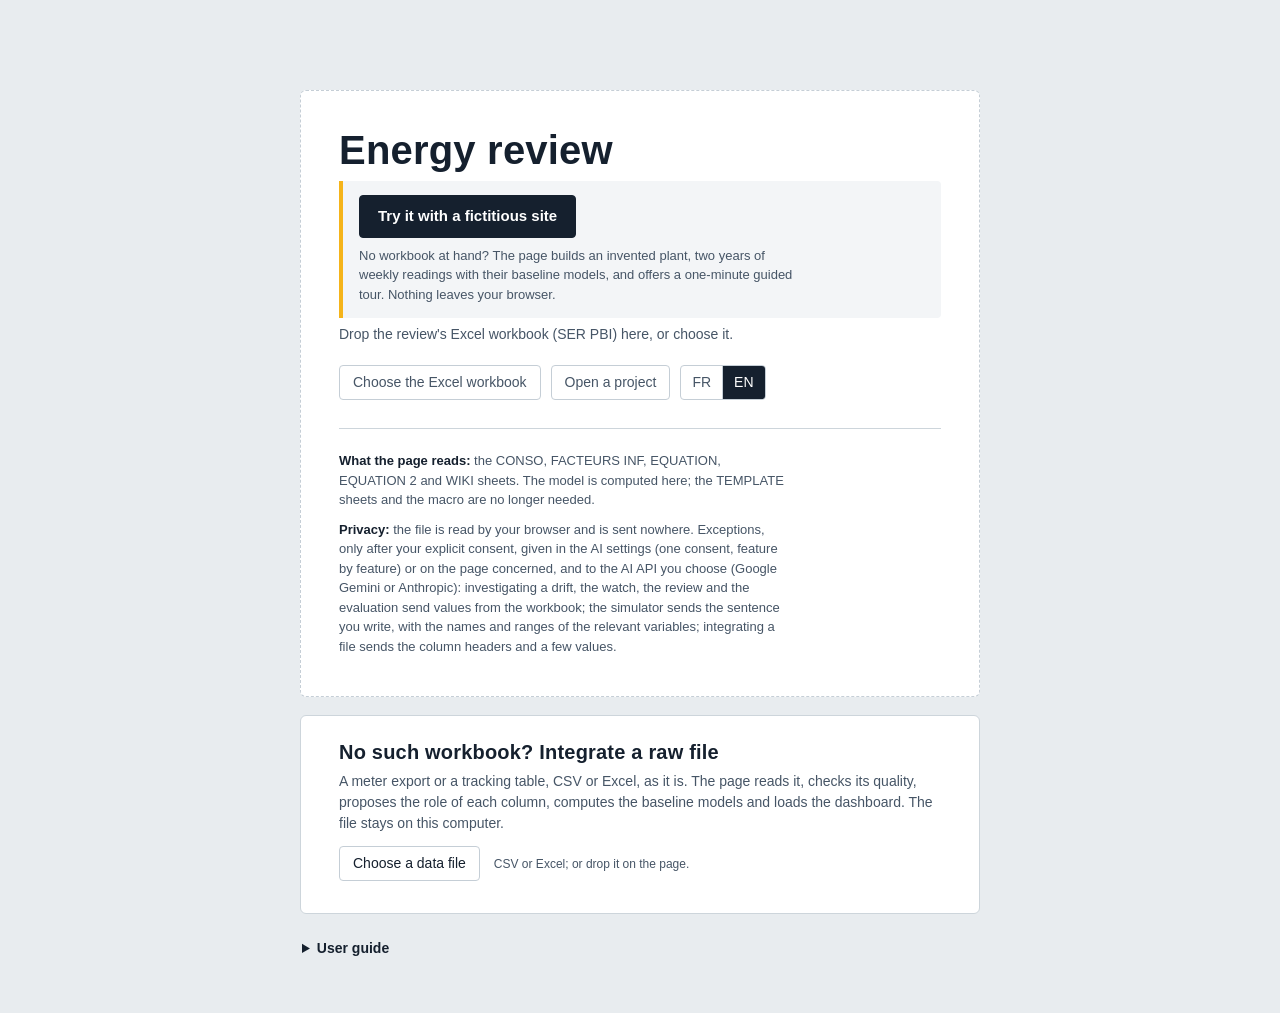
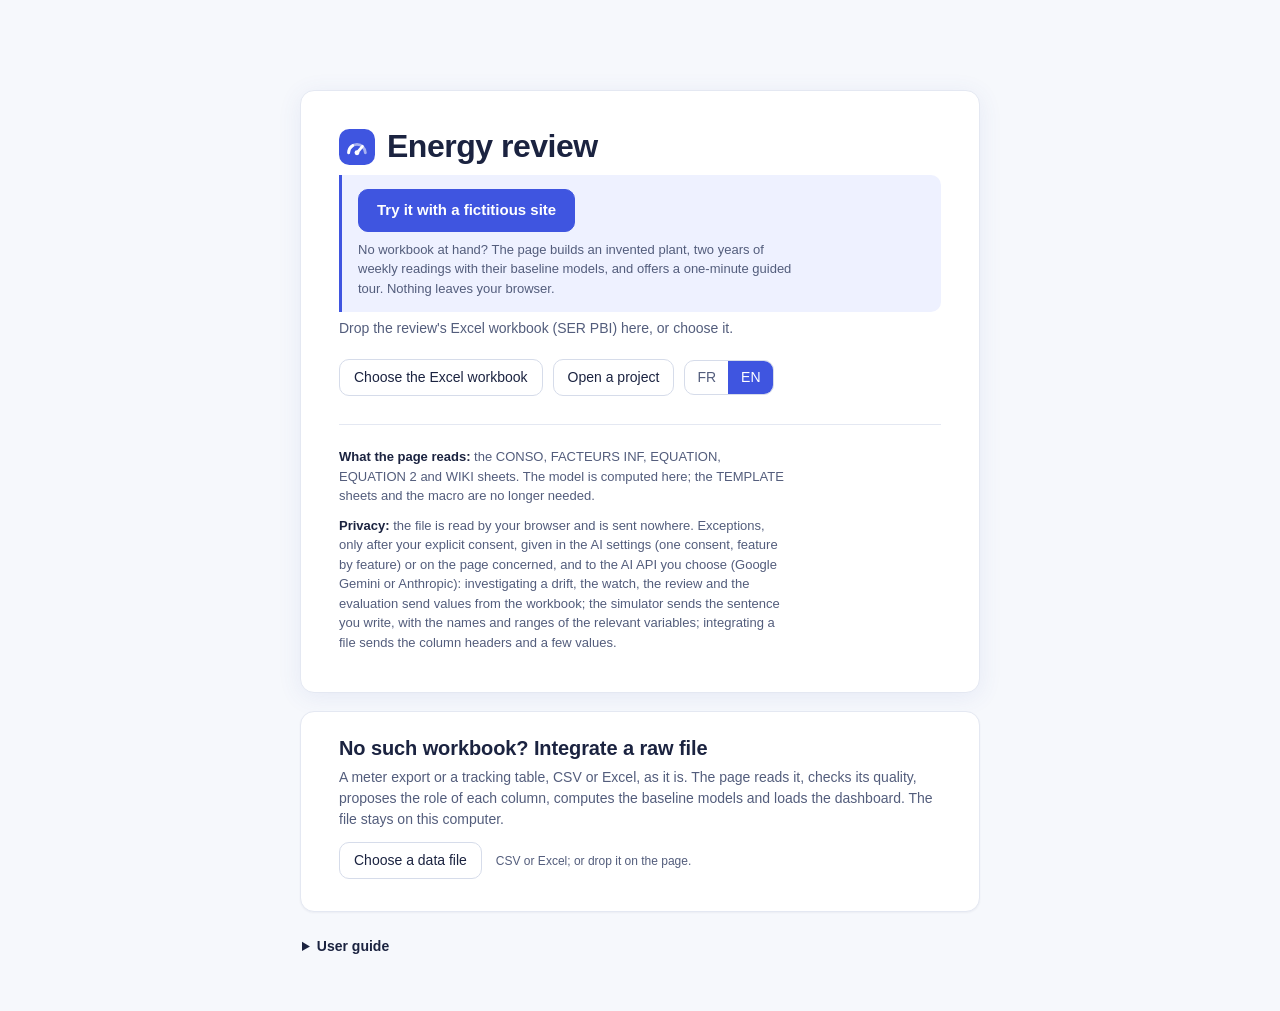
